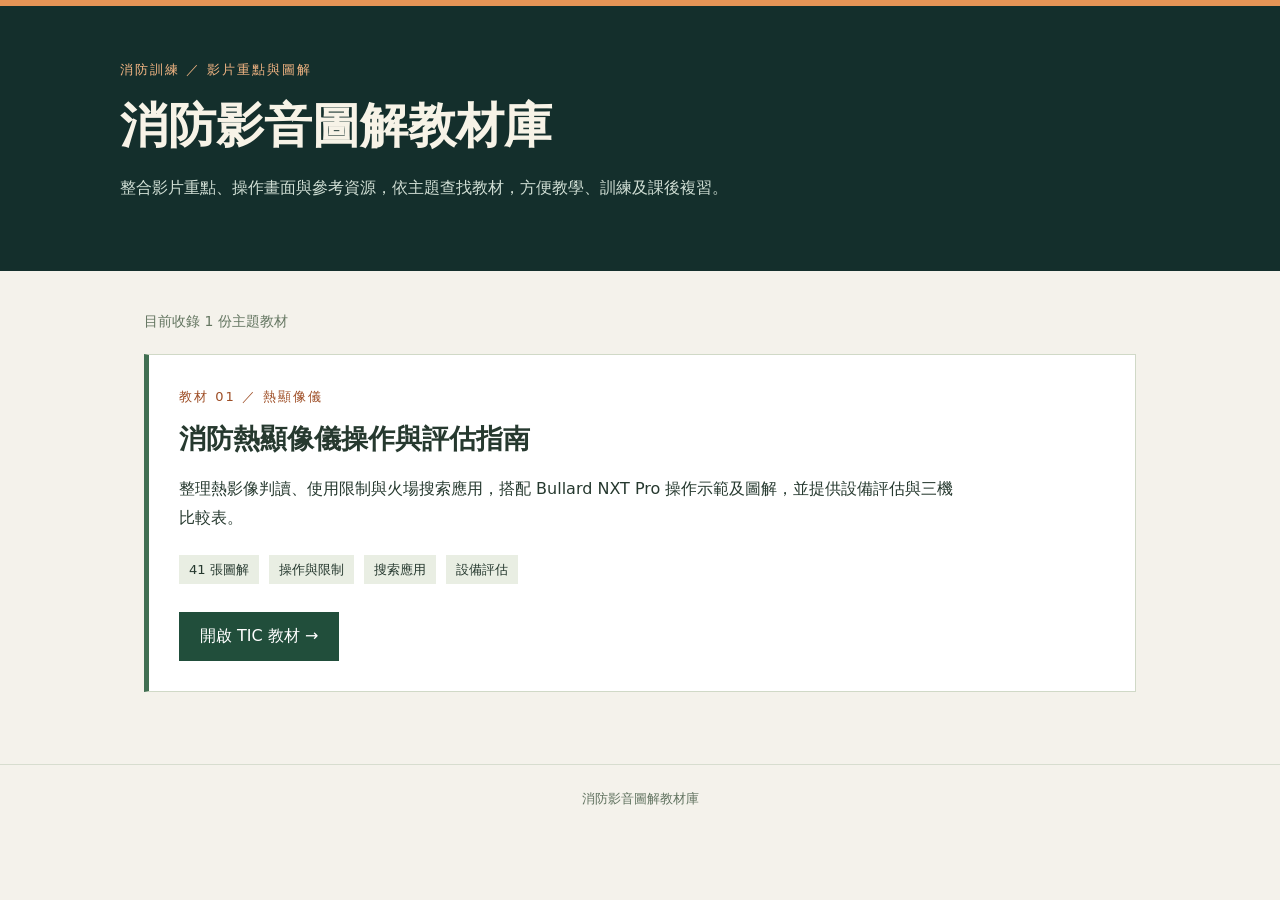
==== index.html @ 1f4d552c "Add files via upload" ====
<!doctype html><html lang="zh-Hant"><head><meta charset="utf-8"><meta name="viewport" content="width=device-width,initial-scale=1"><meta name="description" content="消防影音圖解教材庫：消防熱顯像儀操作、使用限制、搜索應用與設備評估。"><title>消防影音圖解教材庫</title><style>*{box-sizing:border-box}body{margin:0;background:#f4f2eb;color:#26392f;font-family:system-ui,"Microsoft JhengHei",sans-serif;line-height:1.8}header{padding:52px 24px;background:#142f2c;color:#f7f3e7;border-top:6px solid #e59456}header>div,main{max-width:1040px;margin:auto}.kicker{font-size:13px;letter-spacing:2px;color:#f4b684}h1{font-size:clamp(30px,5vw,48px);line-height:1.35;margin:12px 0}header p{color:#d1dfd5;max-width:700px}main{padding:38px 24px 72px}.count{font-size:14px;color:#647661}article{background:white;border:1px solid #d0d9c7;border-left:5px solid #416f52;padding:30px;margin-top:20px}.number{font-size:13px;letter-spacing:2px;color:#9e4e26}h2{font-size:27px;line-height:1.5;margin:10px 0 14px}article p{max-width:780px}.tags{display:flex;gap:10px;flex-wrap:wrap;margin:22px 0}.tags span{background:#e9eee3;padding:3px 10px;font-size:13px}.button{display:inline-block;background:#214e3b;color:#fff;padding:10px 21px;text-decoration:none;margin-top:6px}.button:hover{background:#356f52}a:focus-visible{outline:3px solid #b95723;outline-offset:4px}footer{padding:22px;text-align:center;color:#617360;font-size:13px;border-top:1px solid #d7ddcf}@media(max-width:600px){header{padding:32px 20px}main{padding:25px 18px 45px}article{padding:22px}h2{font-size:23px}}</style></head><body><header><div><div class="kicker">消防訓練 ／ 影片重點與圖解</div><h1>消防影音圖解教材庫</h1><p>整合影片重點、操作畫面與參考資源，依主題查找教材，方便教學、訓練及課後複習。</p></div></header><main><div class="count">目前收錄 1 份主題教材</div><article><div class="number">教材 01 ／ 熱顯像儀</div><h2>消防熱顯像儀操作與評估指南</h2><p>整理熱影像判讀、使用限制與火場搜索應用，搭配 Bullard NXT Pro 操作示範及圖解，並提供設備評估與三機比較表。</p><div class="tags"><span>41 張圖解</span><span>操作與限制</span><span>搜索應用</span><span>設備評估</span></div><a class="button" href="./tic-guide/">開啟 TIC 教材 →</a></article></main><footer>消防影音圖解教材庫</footer></body></html>
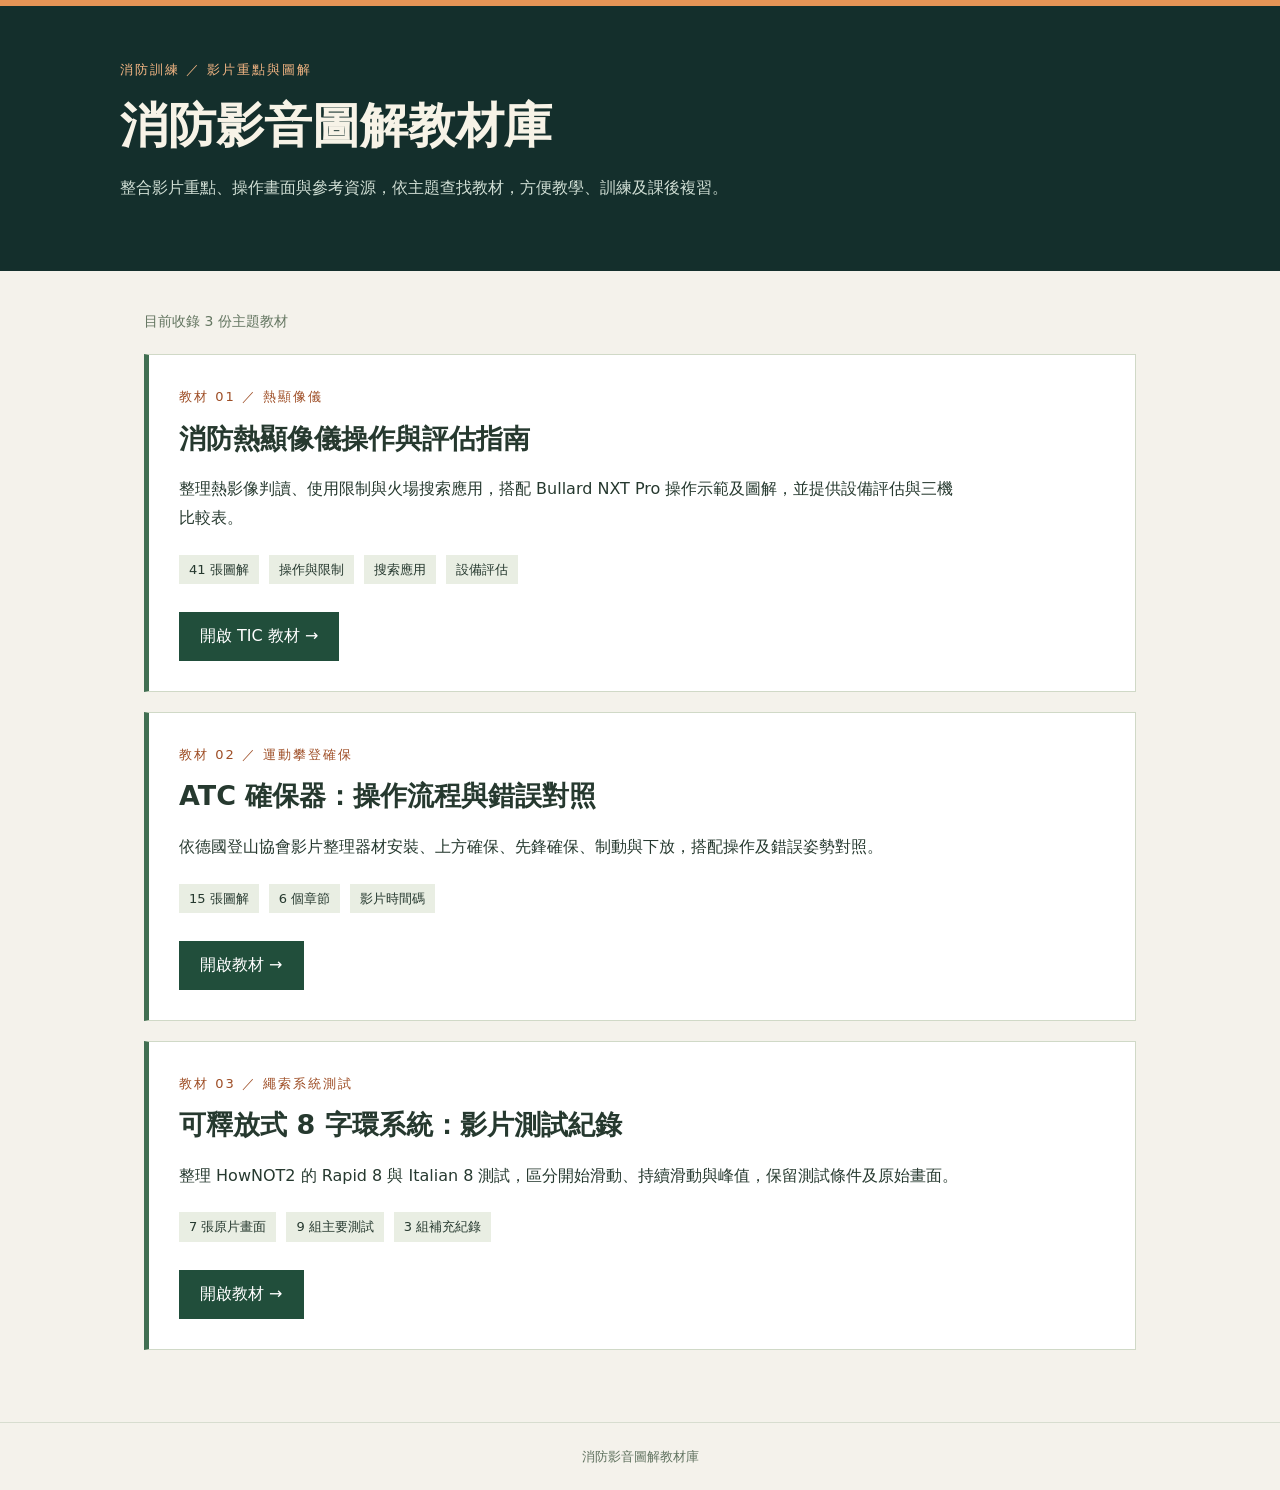
==== commit 3604a56a: "Add ATC belay and releasable figure-eight training pages" ====
--- a/index.html
+++ b/index.html
@@ -1 +1,3 @@
-<!doctype html><html lang="zh-Hant"><head><meta charset="utf-8"><meta name="viewport" content="width=device-width,initial-scale=1"><meta name="description" content="消防影音圖解教材庫：消防熱顯像儀操作、使用限制、搜索應用與設備評估。"><title>消防影音圖解教材庫</title><style>*{box-sizing:border-box}body{margin:0;background:#f4f2eb;color:#26392f;font-family:system-ui,"Microsoft JhengHei",sans-serif;line-height:1.8}header{padding:52px 24px;background:#142f2c;color:#f7f3e7;border-top:6px solid #e59456}header>div,main{max-width:1040px;margin:auto}.kicker{font-size:13px;letter-spacing:2px;color:#f4b684}h1{font-size:clamp(30px,5vw,48px);line-height:1.35;margin:12px 0}header p{color:#d1dfd5;max-width:700px}main{padding:38px 24px 72px}.count{font-size:14px;color:#647661}article{background:white;border:1px solid #d0d9c7;border-left:5px solid #416f52;padding:30px;margin-top:20px}.number{font-size:13px;letter-spacing:2px;color:#9e4e26}h2{font-size:27px;line-height:1.5;margin:10px 0 14px}article p{max-width:780px}.tags{display:flex;gap:10px;flex-wrap:wrap;margin:22px 0}.tags span{background:#e9eee3;padding:3px 10px;font-size:13px}.button{display:inline-block;background:#214e3b;color:#fff;padding:10px 21px;text-decoration:none;margin-top:6px}.button:hover{background:#356f52}a:focus-visible{outline:3px solid #b95723;outline-offset:4px}footer{padding:22px;text-align:center;color:#617360;font-size:13px;border-top:1px solid #d7ddcf}@media(max-width:600px){header{padding:32px 20px}main{padding:25px 18px 45px}article{padding:22px}h2{font-size:23px}}</style></head><body><header><div><div class="kicker">消防訓練 ／ 影片重點與圖解</div><h1>消防影音圖解教材庫</h1><p>整合影片重點、操作畫面與參考資源，依主題查找教材，方便教學、訓練及課後複習。</p></div></header><main><div class="count">目前收錄 1 份主題教材</div><article><div class="number">教材 01 ／ 熱顯像儀</div><h2>消防熱顯像儀操作與評估指南</h2><p>整理熱影像判讀、使用限制與火場搜索應用，搭配 Bullard NXT Pro 操作示範及圖解，並提供設備評估與三機比較表。</p><div class="tags"><span>41 張圖解</span><span>操作與限制</span><span>搜索應用</span><span>設備評估</span></div><a class="button" href="./tic-guide/">開啟 TIC 教材 →</a></article></main><footer>消防影音圖解教材庫</footer></body></html>+<!DOCTYPE html>
+
+<html lang="zh-Hant"><head><meta charset="utf-8"/><meta content="width=device-width,initial-scale=1" name="viewport"/><meta content="消防影音圖解教材庫：消防熱顯像儀操作、使用限制、搜索應用與設備評估。" name="description"/><title>消防影音圖解教材庫</title><style>*{box-sizing:border-box}body{margin:0;background:#f4f2eb;color:#26392f;font-family:system-ui,"Microsoft JhengHei",sans-serif;line-height:1.8}header{padding:52px 24px;background:#142f2c;color:#f7f3e7;border-top:6px solid #e59456}header>div,main{max-width:1040px;margin:auto}.kicker{font-size:13px;letter-spacing:2px;color:#f4b684}h1{font-size:clamp(30px,5vw,48px);line-height:1.35;margin:12px 0}header p{color:#d1dfd5;max-width:700px}main{padding:38px 24px 72px}.count{font-size:14px;color:#647661}article{background:white;border:1px solid #d0d9c7;border-left:5px solid #416f52;padding:30px;margin-top:20px}.number{font-size:13px;letter-spacing:2px;color:#9e4e26}h2{font-size:27px;line-height:1.5;margin:10px 0 14px}article p{max-width:780px}.tags{display:flex;gap:10px;flex-wrap:wrap;margin:22px 0}.tags span{background:#e9eee3;padding:3px 10px;font-size:13px}.button{display:inline-block;background:#214e3b;color:#fff;padding:10px 21px;text-decoration:none;margin-top:6px}.button:hover{background:#356f52}a:focus-visible{outline:3px solid #b95723;outline-offset:4px}footer{padding:22px;text-align:center;color:#617360;font-size:13px;border-top:1px solid #d7ddcf}@media(max-width:600px){header{padding:32px 20px}main{padding:25px 18px 45px}article{padding:22px}h2{font-size:23px}}</style></head><body><header><div><div class="kicker">消防訓練 ／ 影片重點與圖解</div><h1>消防影音圖解教材庫</h1><p>整合影片重點、操作畫面與參考資源，依主題查找教材，方便教學、訓練及課後複習。</p></div></header><main><div class="count">目前收錄 3 份主題教材</div><article><div class="number">教材 01 ／ 熱顯像儀</div><h2>消防熱顯像儀操作與評估指南</h2><p>整理熱影像判讀、使用限制與火場搜索應用，搭配 Bullard NXT Pro 操作示範及圖解，並提供設備評估與三機比較表。</p><div class="tags"><span>41 張圖解</span><span>操作與限制</span><span>搜索應用</span><span>設備評估</span></div><a class="button" href="./tic-guide/">開啟 TIC 教材 →</a></article><article><div class="number">教材 02 ／ 運動攀登確保</div><h2>ATC 確保器：操作流程與錯誤對照</h2><p>依德國登山協會影片整理器材安裝、上方確保、先鋒確保、制動與下放，搭配操作及錯誤姿勢對照。</p><div class="tags"><span>15 張圖解</span><span>6 個章節</span><span>影片時間碼</span></div><a class="button" href="./atc-belay/">開啟教材 →</a></article><article><div class="number">教材 03 ／ 繩索系統測試</div><h2>可釋放式 8 字環系統：影片測試紀錄</h2><p>整理 HowNOT2 的 Rapid 8 與 Italian 8 測試，區分開始滑動、持續滑動與峰值，保留測試條件及原始畫面。</p><div class="tags"><span>7 張原片畫面</span><span>9 組主要測試</span><span>3 組補充紀錄</span></div><a class="button" href="./releasable-figure8/">開啟教材 →</a></article></main><footer>消防影音圖解教材庫</footer></body></html>
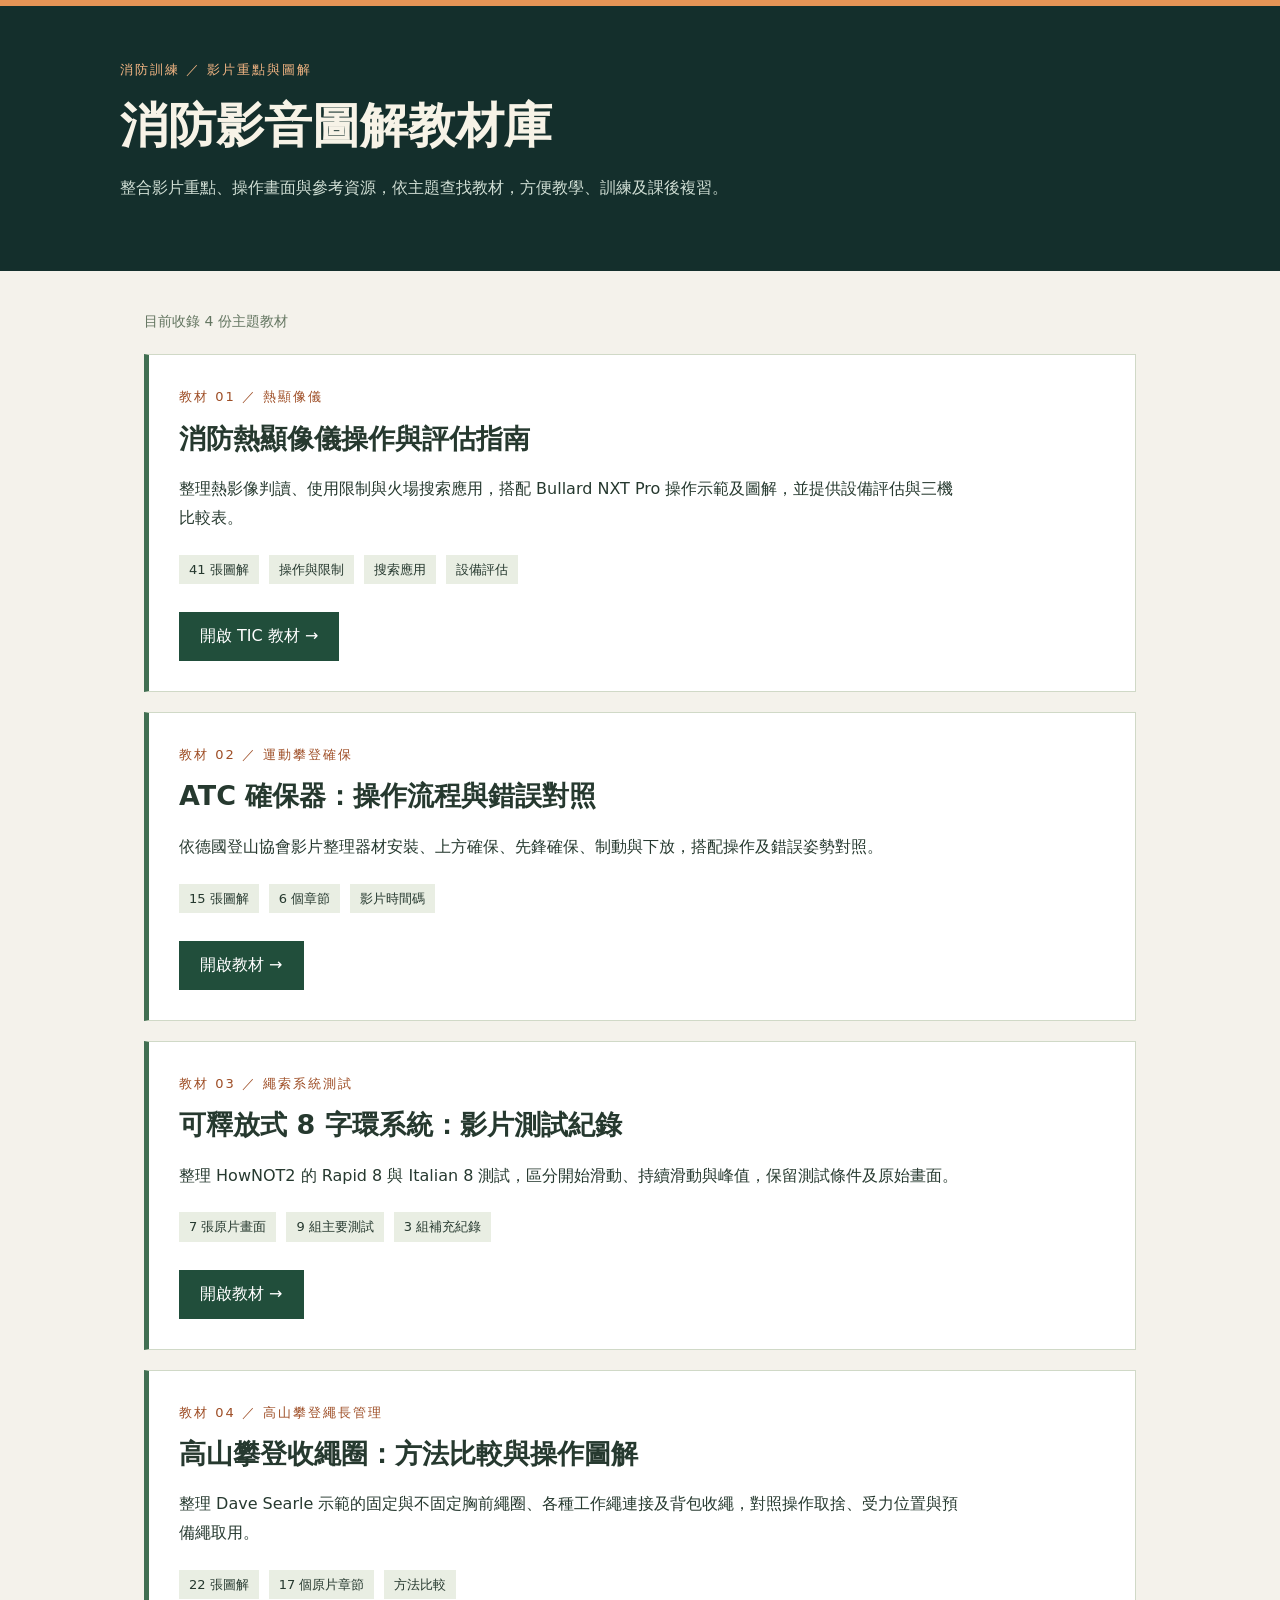
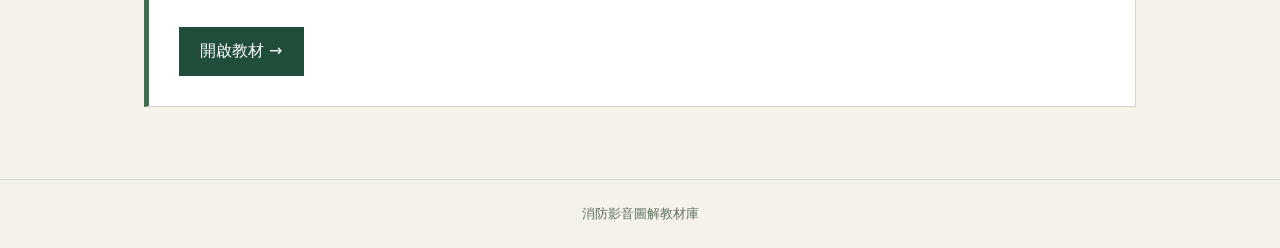
==== commit ff83a557: "Add illustrated alpine rope coils training guide" ====
--- a/index.html
+++ b/index.html
@@ -1,3 +1,3 @@
 <!DOCTYPE html>
 
-<html lang="zh-Hant"><head><meta charset="utf-8"/><meta content="width=device-width,initial-scale=1" name="viewport"/><meta content="消防影音圖解教材庫：消防熱顯像儀操作、使用限制、搜索應用與設備評估。" name="description"/><title>消防影音圖解教材庫</title><style>*{box-sizing:border-box}body{margin:0;background:#f4f2eb;color:#26392f;font-family:system-ui,"Microsoft JhengHei",sans-serif;line-height:1.8}header{padding:52px 24px;background:#142f2c;color:#f7f3e7;border-top:6px solid #e59456}header>div,main{max-width:1040px;margin:auto}.kicker{font-size:13px;letter-spacing:2px;color:#f4b684}h1{font-size:clamp(30px,5vw,48px);line-height:1.35;margin:12px 0}header p{color:#d1dfd5;max-width:700px}main{padding:38px 24px 72px}.count{font-size:14px;color:#647661}article{background:white;border:1px solid #d0d9c7;border-left:5px solid #416f52;padding:30px;margin-top:20px}.number{font-size:13px;letter-spacing:2px;color:#9e4e26}h2{font-size:27px;line-height:1.5;margin:10px 0 14px}article p{max-width:780px}.tags{display:flex;gap:10px;flex-wrap:wrap;margin:22px 0}.tags span{background:#e9eee3;padding:3px 10px;font-size:13px}.button{display:inline-block;background:#214e3b;color:#fff;padding:10px 21px;text-decoration:none;margin-top:6px}.button:hover{background:#356f52}a:focus-visible{outline:3px solid #b95723;outline-offset:4px}footer{padding:22px;text-align:center;color:#617360;font-size:13px;border-top:1px solid #d7ddcf}@media(max-width:600px){header{padding:32px 20px}main{padding:25px 18px 45px}article{padding:22px}h2{font-size:23px}}</style></head><body><header><div><div class="kicker">消防訓練 ／ 影片重點與圖解</div><h1>消防影音圖解教材庫</h1><p>整合影片重點、操作畫面與參考資源，依主題查找教材，方便教學、訓練及課後複習。</p></div></header><main><div class="count">目前收錄 3 份主題教材</div><article><div class="number">教材 01 ／ 熱顯像儀</div><h2>消防熱顯像儀操作與評估指南</h2><p>整理熱影像判讀、使用限制與火場搜索應用，搭配 Bullard NXT Pro 操作示範及圖解，並提供設備評估與三機比較表。</p><div class="tags"><span>41 張圖解</span><span>操作與限制</span><span>搜索應用</span><span>設備評估</span></div><a class="button" href="./tic-guide/">開啟 TIC 教材 →</a></article><article><div class="number">教材 02 ／ 運動攀登確保</div><h2>ATC 確保器：操作流程與錯誤對照</h2><p>依德國登山協會影片整理器材安裝、上方確保、先鋒確保、制動與下放，搭配操作及錯誤姿勢對照。</p><div class="tags"><span>15 張圖解</span><span>6 個章節</span><span>影片時間碼</span></div><a class="button" href="./atc-belay/">開啟教材 →</a></article><article><div class="number">教材 03 ／ 繩索系統測試</div><h2>可釋放式 8 字環系統：影片測試紀錄</h2><p>整理 HowNOT2 的 Rapid 8 與 Italian 8 測試，區分開始滑動、持續滑動與峰值，保留測試條件及原始畫面。</p><div class="tags"><span>7 張原片畫面</span><span>9 組主要測試</span><span>3 組補充紀錄</span></div><a class="button" href="./releasable-figure8/">開啟教材 →</a></article></main><footer>消防影音圖解教材庫</footer></body></html>+<html lang="zh-Hant"><head><meta charset="utf-8"/><meta content="width=device-width,initial-scale=1" name="viewport"/><meta content="消防影音圖解教材庫：消防熱顯像儀操作、使用限制、搜索應用與設備評估。" name="description"/><title>消防影音圖解教材庫</title><style>*{box-sizing:border-box}body{margin:0;background:#f4f2eb;color:#26392f;font-family:system-ui,"Microsoft JhengHei",sans-serif;line-height:1.8}header{padding:52px 24px;background:#142f2c;color:#f7f3e7;border-top:6px solid #e59456}header>div,main{max-width:1040px;margin:auto}.kicker{font-size:13px;letter-spacing:2px;color:#f4b684}h1{font-size:clamp(30px,5vw,48px);line-height:1.35;margin:12px 0}header p{color:#d1dfd5;max-width:700px}main{padding:38px 24px 72px}.count{font-size:14px;color:#647661}article{background:white;border:1px solid #d0d9c7;border-left:5px solid #416f52;padding:30px;margin-top:20px}.number{font-size:13px;letter-spacing:2px;color:#9e4e26}h2{font-size:27px;line-height:1.5;margin:10px 0 14px}article p{max-width:780px}.tags{display:flex;gap:10px;flex-wrap:wrap;margin:22px 0}.tags span{background:#e9eee3;padding:3px 10px;font-size:13px}.button{display:inline-block;background:#214e3b;color:#fff;padding:10px 21px;text-decoration:none;margin-top:6px}.button:hover{background:#356f52}a:focus-visible{outline:3px solid #b95723;outline-offset:4px}footer{padding:22px;text-align:center;color:#617360;font-size:13px;border-top:1px solid #d7ddcf}@media(max-width:600px){header{padding:32px 20px}main{padding:25px 18px 45px}article{padding:22px}h2{font-size:23px}}</style></head><body><header><div><div class="kicker">消防訓練 ／ 影片重點與圖解</div><h1>消防影音圖解教材庫</h1><p>整合影片重點、操作畫面與參考資源，依主題查找教材，方便教學、訓練及課後複習。</p></div></header><main><div class="count">目前收錄 4 份主題教材</div><article><div class="number">教材 01 ／ 熱顯像儀</div><h2>消防熱顯像儀操作與評估指南</h2><p>整理熱影像判讀、使用限制與火場搜索應用，搭配 Bullard NXT Pro 操作示範及圖解，並提供設備評估與三機比較表。</p><div class="tags"><span>41 張圖解</span><span>操作與限制</span><span>搜索應用</span><span>設備評估</span></div><a class="button" href="./tic-guide/">開啟 TIC 教材 →</a></article><article><div class="number">教材 02 ／ 運動攀登確保</div><h2>ATC 確保器：操作流程與錯誤對照</h2><p>依德國登山協會影片整理器材安裝、上方確保、先鋒確保、制動與下放，搭配操作及錯誤姿勢對照。</p><div class="tags"><span>15 張圖解</span><span>6 個章節</span><span>影片時間碼</span></div><a class="button" href="./atc-belay/">開啟教材 →</a></article><article><div class="number">教材 03 ／ 繩索系統測試</div><h2>可釋放式 8 字環系統：影片測試紀錄</h2><p>整理 HowNOT2 的 Rapid 8 與 Italian 8 測試，區分開始滑動、持續滑動與峰值，保留測試條件及原始畫面。</p><div class="tags"><span>7 張原片畫面</span><span>9 組主要測試</span><span>3 組補充紀錄</span></div><a class="button" href="./releasable-figure8/">開啟教材 →</a></article><article><div class="number">教材 04 ／ 高山攀登繩長管理</div><h2>高山攀登收繩圈：方法比較與操作圖解</h2><p>整理 Dave Searle 示範的固定與不固定胸前繩圈、各種工作繩連接及背包收繩，對照操作取捨、受力位置與預備繩取用。</p><div class="tags"><span>22 張圖解</span><span>17 個原片章節</span><span>方法比較</span></div><a class="button" href="./alpine-rope-coils/">開啟教材 →</a></article></main><footer>消防影音圖解教材庫</footer></body></html>
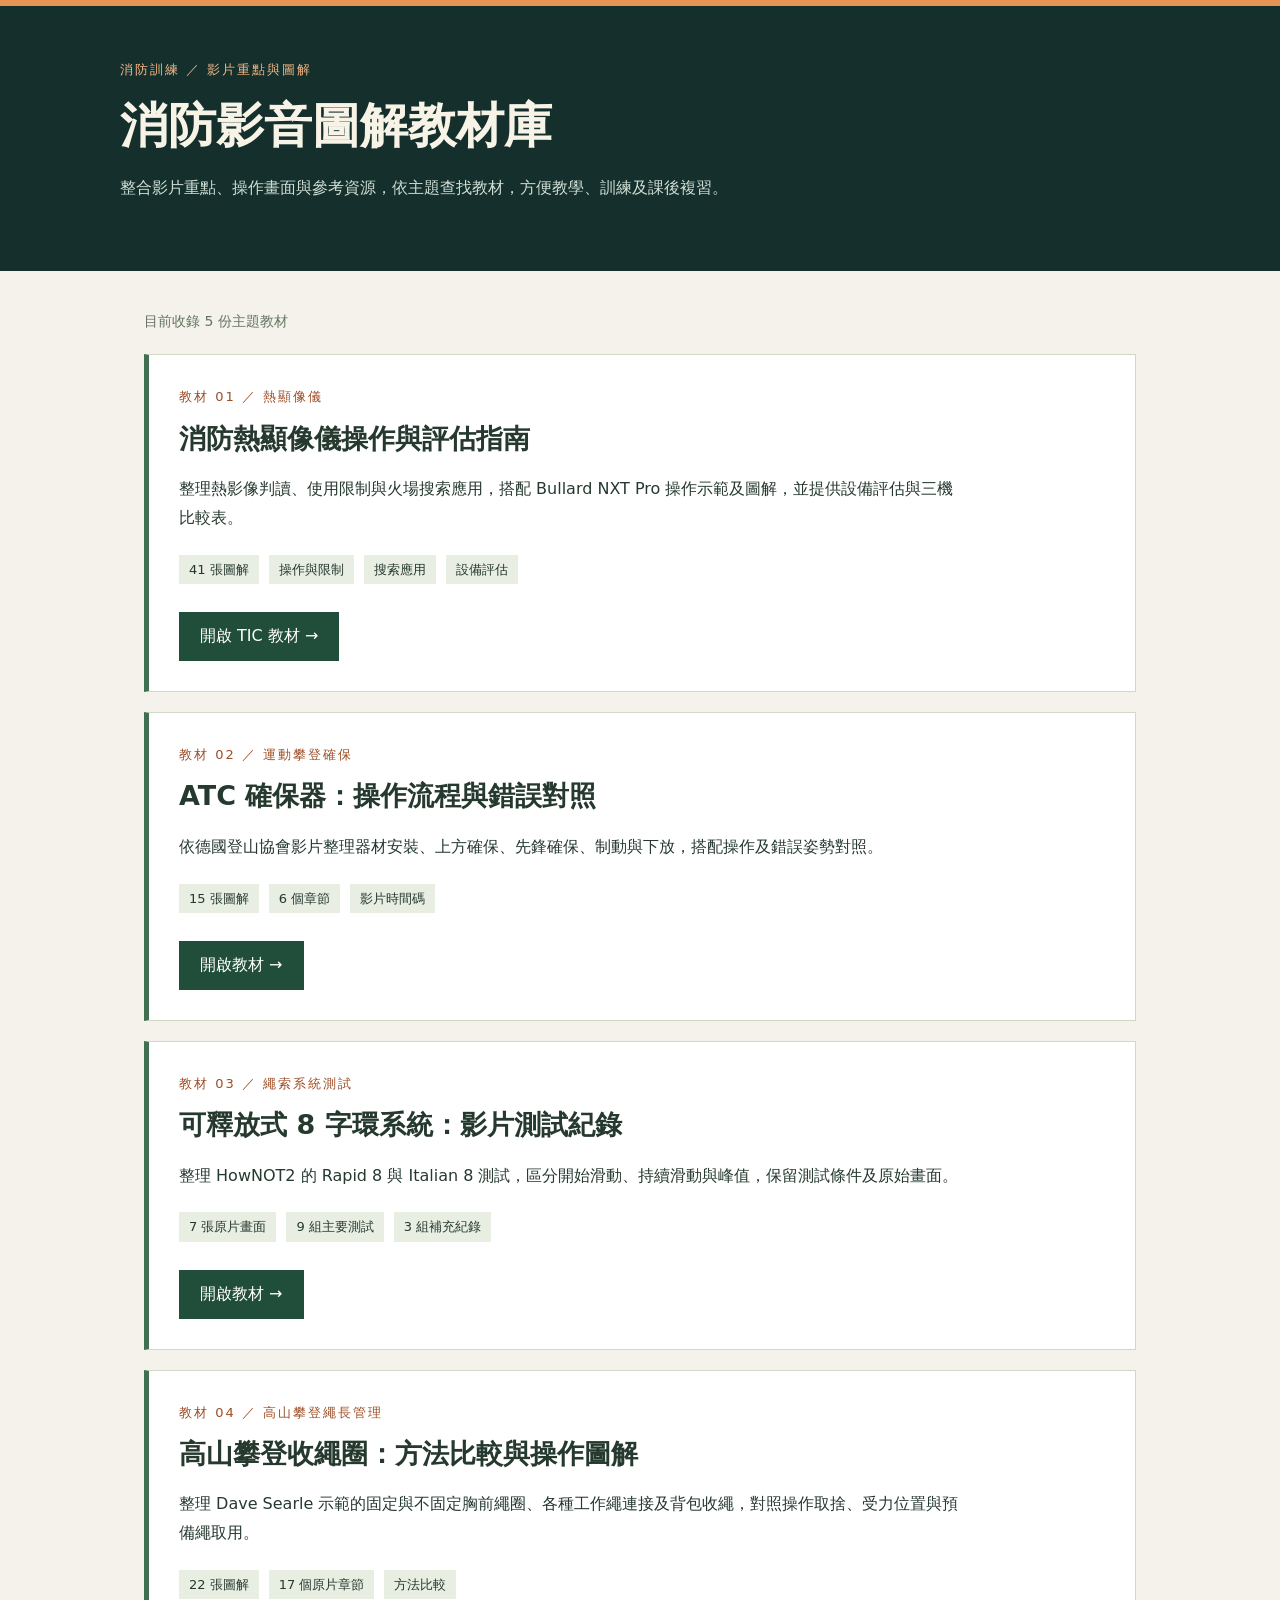
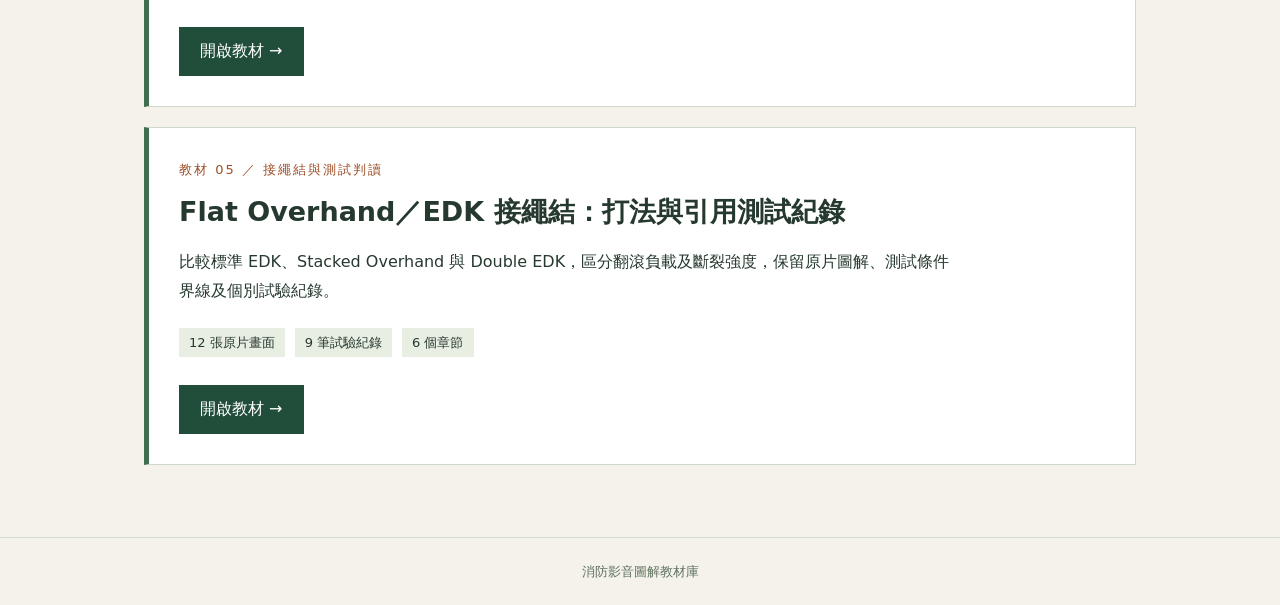
==== commit 3d982865: "Add illustrated Flat Overhand EDK training material" ====
--- a/index.html
+++ b/index.html
@@ -1,3 +1,3 @@
 <!DOCTYPE html>
 
-<html lang="zh-Hant"><head><meta charset="utf-8"/><meta content="width=device-width,initial-scale=1" name="viewport"/><meta content="消防影音圖解教材庫：消防熱顯像儀操作、使用限制、搜索應用與設備評估。" name="description"/><title>消防影音圖解教材庫</title><style>*{box-sizing:border-box}body{margin:0;background:#f4f2eb;color:#26392f;font-family:system-ui,"Microsoft JhengHei",sans-serif;line-height:1.8}header{padding:52px 24px;background:#142f2c;color:#f7f3e7;border-top:6px solid #e59456}header>div,main{max-width:1040px;margin:auto}.kicker{font-size:13px;letter-spacing:2px;color:#f4b684}h1{font-size:clamp(30px,5vw,48px);line-height:1.35;margin:12px 0}header p{color:#d1dfd5;max-width:700px}main{padding:38px 24px 72px}.count{font-size:14px;color:#647661}article{background:white;border:1px solid #d0d9c7;border-left:5px solid #416f52;padding:30px;margin-top:20px}.number{font-size:13px;letter-spacing:2px;color:#9e4e26}h2{font-size:27px;line-height:1.5;margin:10px 0 14px}article p{max-width:780px}.tags{display:flex;gap:10px;flex-wrap:wrap;margin:22px 0}.tags span{background:#e9eee3;padding:3px 10px;font-size:13px}.button{display:inline-block;background:#214e3b;color:#fff;padding:10px 21px;text-decoration:none;margin-top:6px}.button:hover{background:#356f52}a:focus-visible{outline:3px solid #b95723;outline-offset:4px}footer{padding:22px;text-align:center;color:#617360;font-size:13px;border-top:1px solid #d7ddcf}@media(max-width:600px){header{padding:32px 20px}main{padding:25px 18px 45px}article{padding:22px}h2{font-size:23px}}</style></head><body><header><div><div class="kicker">消防訓練 ／ 影片重點與圖解</div><h1>消防影音圖解教材庫</h1><p>整合影片重點、操作畫面與參考資源，依主題查找教材，方便教學、訓練及課後複習。</p></div></header><main><div class="count">目前收錄 4 份主題教材</div><article><div class="number">教材 01 ／ 熱顯像儀</div><h2>消防熱顯像儀操作與評估指南</h2><p>整理熱影像判讀、使用限制與火場搜索應用，搭配 Bullard NXT Pro 操作示範及圖解，並提供設備評估與三機比較表。</p><div class="tags"><span>41 張圖解</span><span>操作與限制</span><span>搜索應用</span><span>設備評估</span></div><a class="button" href="./tic-guide/">開啟 TIC 教材 →</a></article><article><div class="number">教材 02 ／ 運動攀登確保</div><h2>ATC 確保器：操作流程與錯誤對照</h2><p>依德國登山協會影片整理器材安裝、上方確保、先鋒確保、制動與下放，搭配操作及錯誤姿勢對照。</p><div class="tags"><span>15 張圖解</span><span>6 個章節</span><span>影片時間碼</span></div><a class="button" href="./atc-belay/">開啟教材 →</a></article><article><div class="number">教材 03 ／ 繩索系統測試</div><h2>可釋放式 8 字環系統：影片測試紀錄</h2><p>整理 HowNOT2 的 Rapid 8 與 Italian 8 測試，區分開始滑動、持續滑動與峰值，保留測試條件及原始畫面。</p><div class="tags"><span>7 張原片畫面</span><span>9 組主要測試</span><span>3 組補充紀錄</span></div><a class="button" href="./releasable-figure8/">開啟教材 →</a></article><article><div class="number">教材 04 ／ 高山攀登繩長管理</div><h2>高山攀登收繩圈：方法比較與操作圖解</h2><p>整理 Dave Searle 示範的固定與不固定胸前繩圈、各種工作繩連接及背包收繩，對照操作取捨、受力位置與預備繩取用。</p><div class="tags"><span>22 張圖解</span><span>17 個原片章節</span><span>方法比較</span></div><a class="button" href="./alpine-rope-coils/">開啟教材 →</a></article></main><footer>消防影音圖解教材庫</footer></body></html>+<html lang="zh-Hant"><head><meta charset="utf-8"/><meta content="width=device-width,initial-scale=1" name="viewport"/><meta content="消防影音圖解教材庫：消防熱顯像儀操作、使用限制、搜索應用與設備評估。" name="description"/><title>消防影音圖解教材庫</title><style>*{box-sizing:border-box}body{margin:0;background:#f4f2eb;color:#26392f;font-family:system-ui,"Microsoft JhengHei",sans-serif;line-height:1.8}header{padding:52px 24px;background:#142f2c;color:#f7f3e7;border-top:6px solid #e59456}header>div,main{max-width:1040px;margin:auto}.kicker{font-size:13px;letter-spacing:2px;color:#f4b684}h1{font-size:clamp(30px,5vw,48px);line-height:1.35;margin:12px 0}header p{color:#d1dfd5;max-width:700px}main{padding:38px 24px 72px}.count{font-size:14px;color:#647661}article{background:white;border:1px solid #d0d9c7;border-left:5px solid #416f52;padding:30px;margin-top:20px}.number{font-size:13px;letter-spacing:2px;color:#9e4e26}h2{font-size:27px;line-height:1.5;margin:10px 0 14px}article p{max-width:780px}.tags{display:flex;gap:10px;flex-wrap:wrap;margin:22px 0}.tags span{background:#e9eee3;padding:3px 10px;font-size:13px}.button{display:inline-block;background:#214e3b;color:#fff;padding:10px 21px;text-decoration:none;margin-top:6px}.button:hover{background:#356f52}a:focus-visible{outline:3px solid #b95723;outline-offset:4px}footer{padding:22px;text-align:center;color:#617360;font-size:13px;border-top:1px solid #d7ddcf}@media(max-width:600px){header{padding:32px 20px}main{padding:25px 18px 45px}article{padding:22px}h2{font-size:23px}}</style></head><body><header><div><div class="kicker">消防訓練 ／ 影片重點與圖解</div><h1>消防影音圖解教材庫</h1><p>整合影片重點、操作畫面與參考資源，依主題查找教材，方便教學、訓練及課後複習。</p></div></header><main><div class="count">目前收錄 5 份主題教材</div><article><div class="number">教材 01 ／ 熱顯像儀</div><h2>消防熱顯像儀操作與評估指南</h2><p>整理熱影像判讀、使用限制與火場搜索應用，搭配 Bullard NXT Pro 操作示範及圖解，並提供設備評估與三機比較表。</p><div class="tags"><span>41 張圖解</span><span>操作與限制</span><span>搜索應用</span><span>設備評估</span></div><a class="button" href="./tic-guide/">開啟 TIC 教材 →</a></article><article><div class="number">教材 02 ／ 運動攀登確保</div><h2>ATC 確保器：操作流程與錯誤對照</h2><p>依德國登山協會影片整理器材安裝、上方確保、先鋒確保、制動與下放，搭配操作及錯誤姿勢對照。</p><div class="tags"><span>15 張圖解</span><span>6 個章節</span><span>影片時間碼</span></div><a class="button" href="./atc-belay/">開啟教材 →</a></article><article><div class="number">教材 03 ／ 繩索系統測試</div><h2>可釋放式 8 字環系統：影片測試紀錄</h2><p>整理 HowNOT2 的 Rapid 8 與 Italian 8 測試，區分開始滑動、持續滑動與峰值，保留測試條件及原始畫面。</p><div class="tags"><span>7 張原片畫面</span><span>9 組主要測試</span><span>3 組補充紀錄</span></div><a class="button" href="./releasable-figure8/">開啟教材 →</a></article><article><div class="number">教材 04 ／ 高山攀登繩長管理</div><h2>高山攀登收繩圈：方法比較與操作圖解</h2><p>整理 Dave Searle 示範的固定與不固定胸前繩圈、各種工作繩連接及背包收繩，對照操作取捨、受力位置與預備繩取用。</p><div class="tags"><span>22 張圖解</span><span>17 個原片章節</span><span>方法比較</span></div><a class="button" href="./alpine-rope-coils/">開啟教材 →</a></article><article><div class="number">教材 05 ／ 接繩結與測試判讀</div><h2>Flat Overhand／EDK 接繩結：打法與引用測試紀錄</h2><p>比較標準 EDK、Stacked Overhand 與 Double EDK，區分翻滾負載及斷裂強度，保留原片圖解、測試條件界線及個別試驗紀錄。</p><div class="tags"><span>12 張原片畫面</span><span>9 筆試驗紀錄</span><span>6 個章節</span></div><a class="button" href="./flat-overhand-edk/">開啟教材 →</a></article></main><footer>消防影音圖解教材庫</footer></body></html>
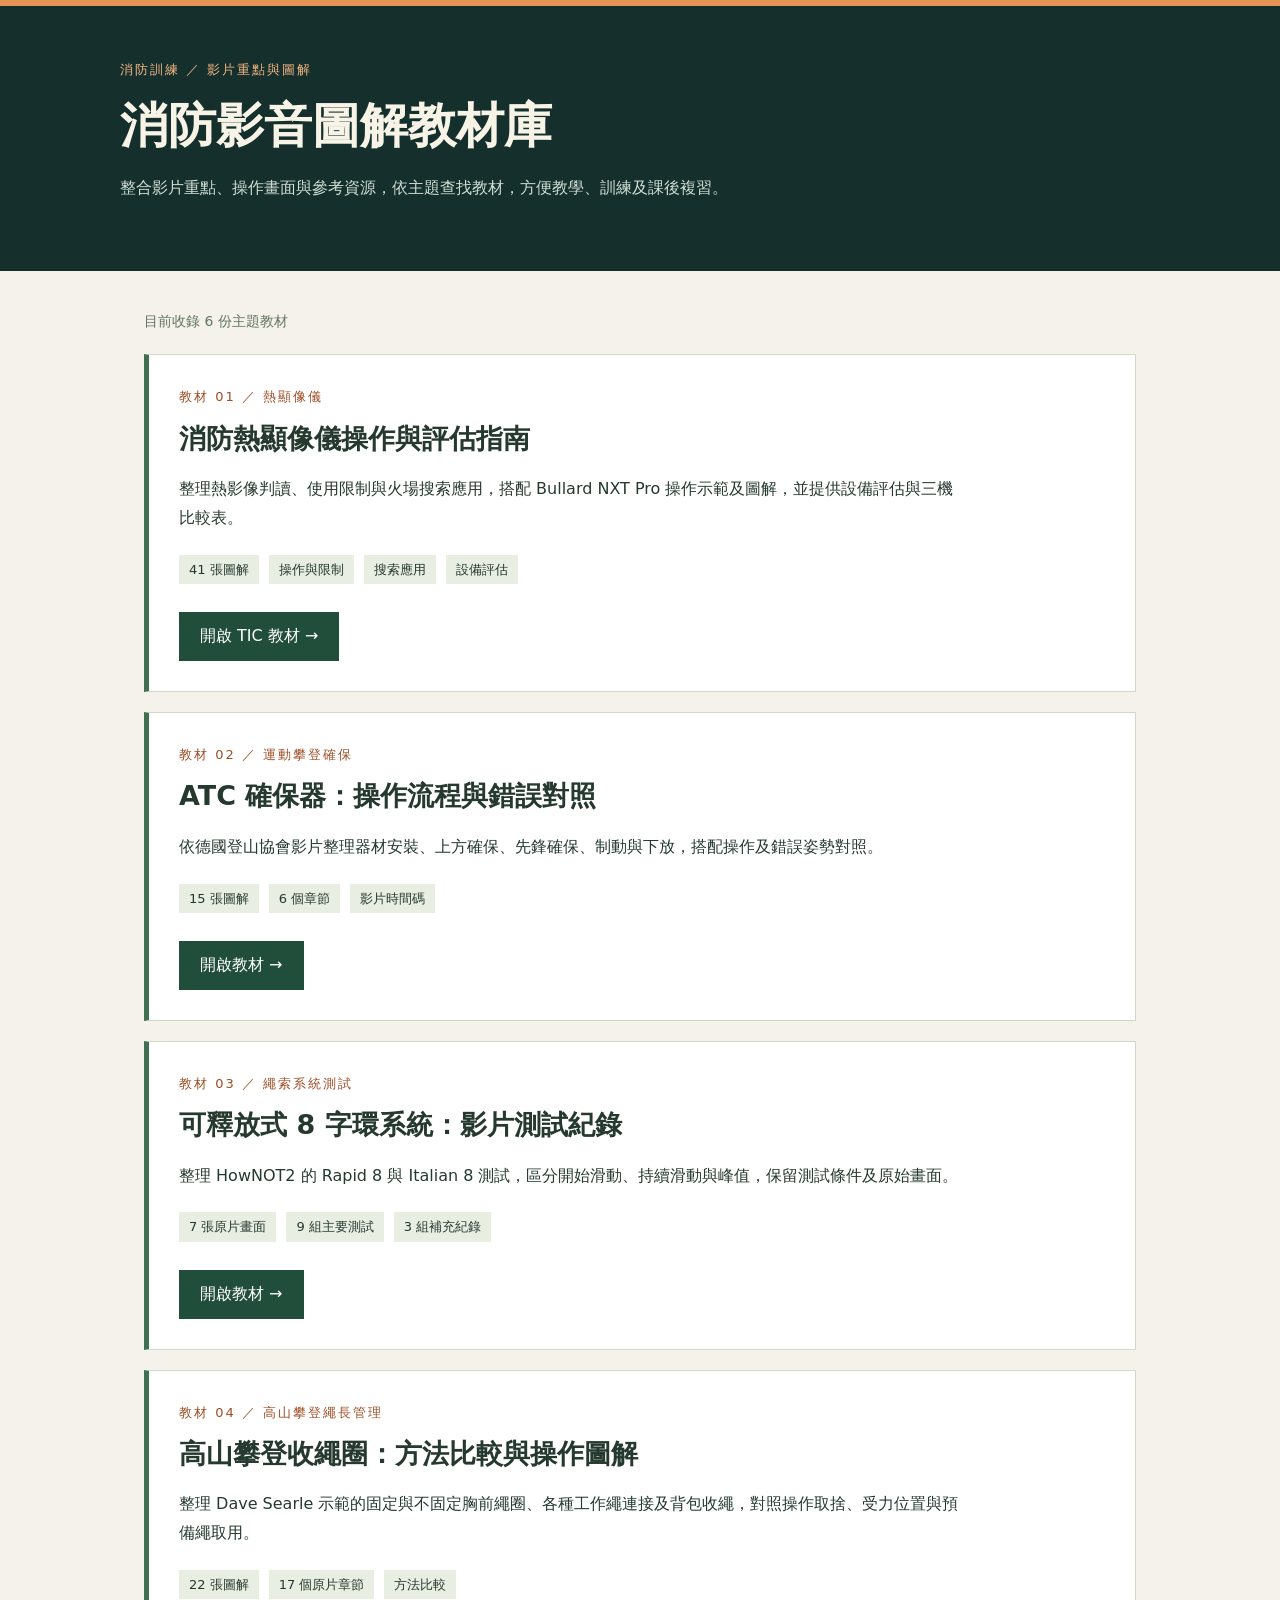
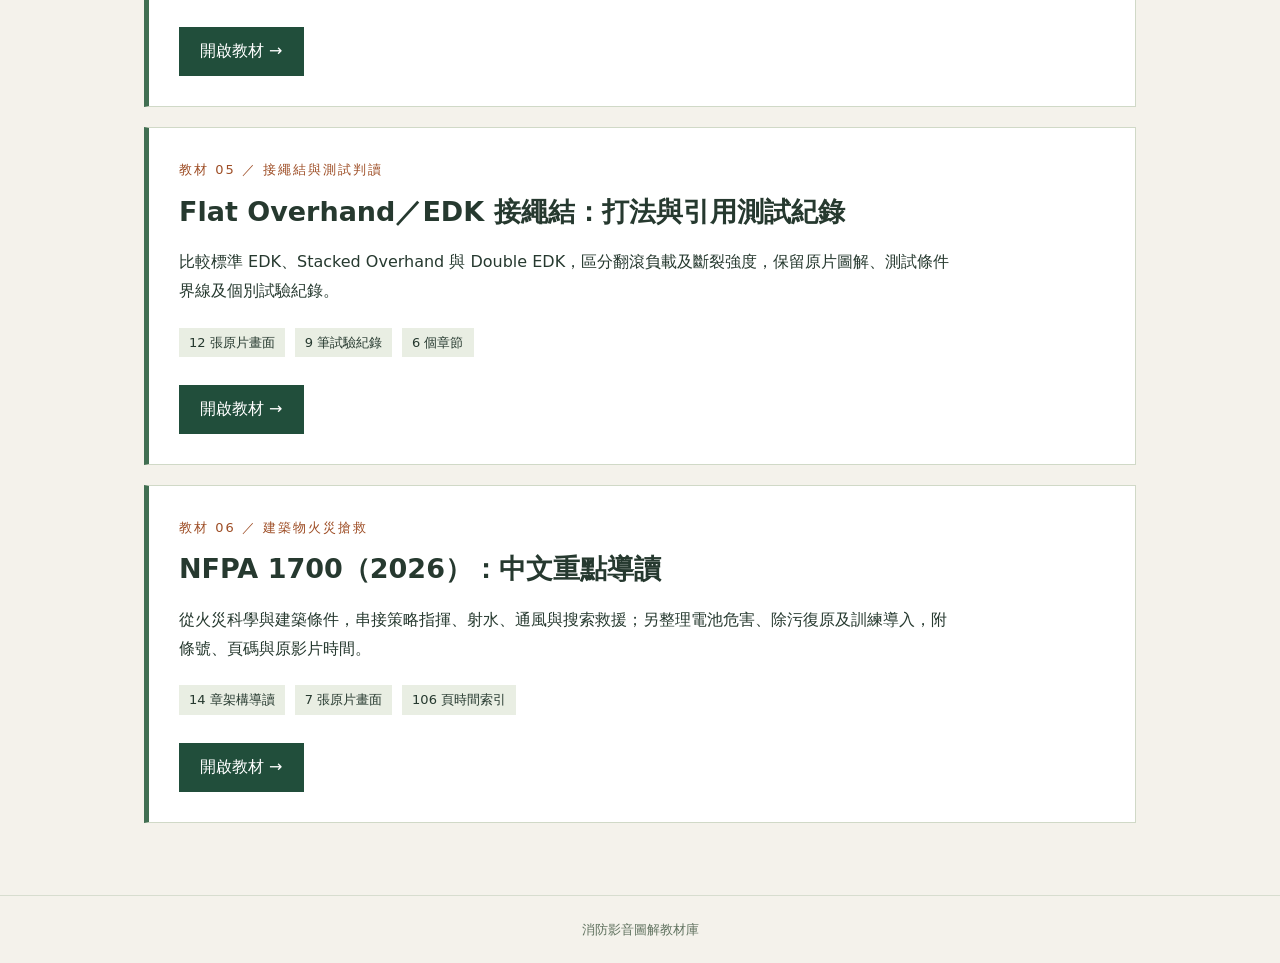
==== commit a2a36997: "Publish NFPA 1700 2026 Chinese study guide" ====
--- a/index.html
+++ b/index.html
@@ -1,3 +1,3 @@
 <!DOCTYPE html>
 
-<html lang="zh-Hant"><head><meta charset="utf-8"/><meta content="width=device-width,initial-scale=1" name="viewport"/><meta content="消防影音圖解教材庫：消防熱顯像儀操作、使用限制、搜索應用與設備評估。" name="description"/><title>消防影音圖解教材庫</title><style>*{box-sizing:border-box}body{margin:0;background:#f4f2eb;color:#26392f;font-family:system-ui,"Microsoft JhengHei",sans-serif;line-height:1.8}header{padding:52px 24px;background:#142f2c;color:#f7f3e7;border-top:6px solid #e59456}header>div,main{max-width:1040px;margin:auto}.kicker{font-size:13px;letter-spacing:2px;color:#f4b684}h1{font-size:clamp(30px,5vw,48px);line-height:1.35;margin:12px 0}header p{color:#d1dfd5;max-width:700px}main{padding:38px 24px 72px}.count{font-size:14px;color:#647661}article{background:white;border:1px solid #d0d9c7;border-left:5px solid #416f52;padding:30px;margin-top:20px}.number{font-size:13px;letter-spacing:2px;color:#9e4e26}h2{font-size:27px;line-height:1.5;margin:10px 0 14px}article p{max-width:780px}.tags{display:flex;gap:10px;flex-wrap:wrap;margin:22px 0}.tags span{background:#e9eee3;padding:3px 10px;font-size:13px}.button{display:inline-block;background:#214e3b;color:#fff;padding:10px 21px;text-decoration:none;margin-top:6px}.button:hover{background:#356f52}a:focus-visible{outline:3px solid #b95723;outline-offset:4px}footer{padding:22px;text-align:center;color:#617360;font-size:13px;border-top:1px solid #d7ddcf}@media(max-width:600px){header{padding:32px 20px}main{padding:25px 18px 45px}article{padding:22px}h2{font-size:23px}}</style></head><body><header><div><div class="kicker">消防訓練 ／ 影片重點與圖解</div><h1>消防影音圖解教材庫</h1><p>整合影片重點、操作畫面與參考資源，依主題查找教材，方便教學、訓練及課後複習。</p></div></header><main><div class="count">目前收錄 5 份主題教材</div><article><div class="number">教材 01 ／ 熱顯像儀</div><h2>消防熱顯像儀操作與評估指南</h2><p>整理熱影像判讀、使用限制與火場搜索應用，搭配 Bullard NXT Pro 操作示範及圖解，並提供設備評估與三機比較表。</p><div class="tags"><span>41 張圖解</span><span>操作與限制</span><span>搜索應用</span><span>設備評估</span></div><a class="button" href="./tic-guide/">開啟 TIC 教材 →</a></article><article><div class="number">教材 02 ／ 運動攀登確保</div><h2>ATC 確保器：操作流程與錯誤對照</h2><p>依德國登山協會影片整理器材安裝、上方確保、先鋒確保、制動與下放，搭配操作及錯誤姿勢對照。</p><div class="tags"><span>15 張圖解</span><span>6 個章節</span><span>影片時間碼</span></div><a class="button" href="./atc-belay/">開啟教材 →</a></article><article><div class="number">教材 03 ／ 繩索系統測試</div><h2>可釋放式 8 字環系統：影片測試紀錄</h2><p>整理 HowNOT2 的 Rapid 8 與 Italian 8 測試，區分開始滑動、持續滑動與峰值，保留測試條件及原始畫面。</p><div class="tags"><span>7 張原片畫面</span><span>9 組主要測試</span><span>3 組補充紀錄</span></div><a class="button" href="./releasable-figure8/">開啟教材 →</a></article><article><div class="number">教材 04 ／ 高山攀登繩長管理</div><h2>高山攀登收繩圈：方法比較與操作圖解</h2><p>整理 Dave Searle 示範的固定與不固定胸前繩圈、各種工作繩連接及背包收繩，對照操作取捨、受力位置與預備繩取用。</p><div class="tags"><span>22 張圖解</span><span>17 個原片章節</span><span>方法比較</span></div><a class="button" href="./alpine-rope-coils/">開啟教材 →</a></article><article><div class="number">教材 05 ／ 接繩結與測試判讀</div><h2>Flat Overhand／EDK 接繩結：打法與引用測試紀錄</h2><p>比較標準 EDK、Stacked Overhand 與 Double EDK，區分翻滾負載及斷裂強度，保留原片圖解、測試條件界線及個別試驗紀錄。</p><div class="tags"><span>12 張原片畫面</span><span>9 筆試驗紀錄</span><span>6 個章節</span></div><a class="button" href="./flat-overhand-edk/">開啟教材 →</a></article></main><footer>消防影音圖解教材庫</footer></body></html>+<html lang="zh-Hant"><head><meta charset="utf-8"/><meta content="width=device-width,initial-scale=1" name="viewport"/><meta content="消防影音圖解教材庫：消防熱顯像儀操作、使用限制、搜索應用與設備評估。" name="description"/><title>消防影音圖解教材庫</title><style>*{box-sizing:border-box}body{margin:0;background:#f4f2eb;color:#26392f;font-family:system-ui,"Microsoft JhengHei",sans-serif;line-height:1.8}header{padding:52px 24px;background:#142f2c;color:#f7f3e7;border-top:6px solid #e59456}header>div,main{max-width:1040px;margin:auto}.kicker{font-size:13px;letter-spacing:2px;color:#f4b684}h1{font-size:clamp(30px,5vw,48px);line-height:1.35;margin:12px 0}header p{color:#d1dfd5;max-width:700px}main{padding:38px 24px 72px}.count{font-size:14px;color:#647661}article{background:white;border:1px solid #d0d9c7;border-left:5px solid #416f52;padding:30px;margin-top:20px}.number{font-size:13px;letter-spacing:2px;color:#9e4e26}h2{font-size:27px;line-height:1.5;margin:10px 0 14px}article p{max-width:780px}.tags{display:flex;gap:10px;flex-wrap:wrap;margin:22px 0}.tags span{background:#e9eee3;padding:3px 10px;font-size:13px}.button{display:inline-block;background:#214e3b;color:#fff;padding:10px 21px;text-decoration:none;margin-top:6px}.button:hover{background:#356f52}a:focus-visible{outline:3px solid #b95723;outline-offset:4px}footer{padding:22px;text-align:center;color:#617360;font-size:13px;border-top:1px solid #d7ddcf}@media(max-width:600px){header{padding:32px 20px}main{padding:25px 18px 45px}article{padding:22px}h2{font-size:23px}}</style></head><body><header><div><div class="kicker">消防訓練 ／ 影片重點與圖解</div><h1>消防影音圖解教材庫</h1><p>整合影片重點、操作畫面與參考資源，依主題查找教材，方便教學、訓練及課後複習。</p></div></header><main><div class="count">目前收錄 6 份主題教材</div><article><div class="number">教材 01 ／ 熱顯像儀</div><h2>消防熱顯像儀操作與評估指南</h2><p>整理熱影像判讀、使用限制與火場搜索應用，搭配 Bullard NXT Pro 操作示範及圖解，並提供設備評估與三機比較表。</p><div class="tags"><span>41 張圖解</span><span>操作與限制</span><span>搜索應用</span><span>設備評估</span></div><a class="button" href="./tic-guide/">開啟 TIC 教材 →</a></article><article><div class="number">教材 02 ／ 運動攀登確保</div><h2>ATC 確保器：操作流程與錯誤對照</h2><p>依德國登山協會影片整理器材安裝、上方確保、先鋒確保、制動與下放，搭配操作及錯誤姿勢對照。</p><div class="tags"><span>15 張圖解</span><span>6 個章節</span><span>影片時間碼</span></div><a class="button" href="./atc-belay/">開啟教材 →</a></article><article><div class="number">教材 03 ／ 繩索系統測試</div><h2>可釋放式 8 字環系統：影片測試紀錄</h2><p>整理 HowNOT2 的 Rapid 8 與 Italian 8 測試，區分開始滑動、持續滑動與峰值，保留測試條件及原始畫面。</p><div class="tags"><span>7 張原片畫面</span><span>9 組主要測試</span><span>3 組補充紀錄</span></div><a class="button" href="./releasable-figure8/">開啟教材 →</a></article><article><div class="number">教材 04 ／ 高山攀登繩長管理</div><h2>高山攀登收繩圈：方法比較與操作圖解</h2><p>整理 Dave Searle 示範的固定與不固定胸前繩圈、各種工作繩連接及背包收繩，對照操作取捨、受力位置與預備繩取用。</p><div class="tags"><span>22 張圖解</span><span>17 個原片章節</span><span>方法比較</span></div><a class="button" href="./alpine-rope-coils/">開啟教材 →</a></article><article><div class="number">教材 05 ／ 接繩結與測試判讀</div><h2>Flat Overhand／EDK 接繩結：打法與引用測試紀錄</h2><p>比較標準 EDK、Stacked Overhand 與 Double EDK，區分翻滾負載及斷裂強度，保留原片圖解、測試條件界線及個別試驗紀錄。</p><div class="tags"><span>12 張原片畫面</span><span>9 筆試驗紀錄</span><span>6 個章節</span></div><a class="button" href="./flat-overhand-edk/">開啟教材 →</a></article><article><div class="number">教材 06 ／ 建築物火災搶救</div><h2>NFPA 1700（2026）：中文重點導讀</h2><p>從火災科學與建築條件，串接策略指揮、射水、通風與搜索救援；另整理電池危害、除污復原及訓練導入，附條號、頁碼與原影片時間。</p><div class="tags"><span>14 章架構導讀</span><span>7 張原片畫面</span><span>106 頁時間索引</span></div><a class="button" href="./nfpa1700-2026/">開啟教材 →</a></article></main><footer>消防影音圖解教材庫</footer></body></html>
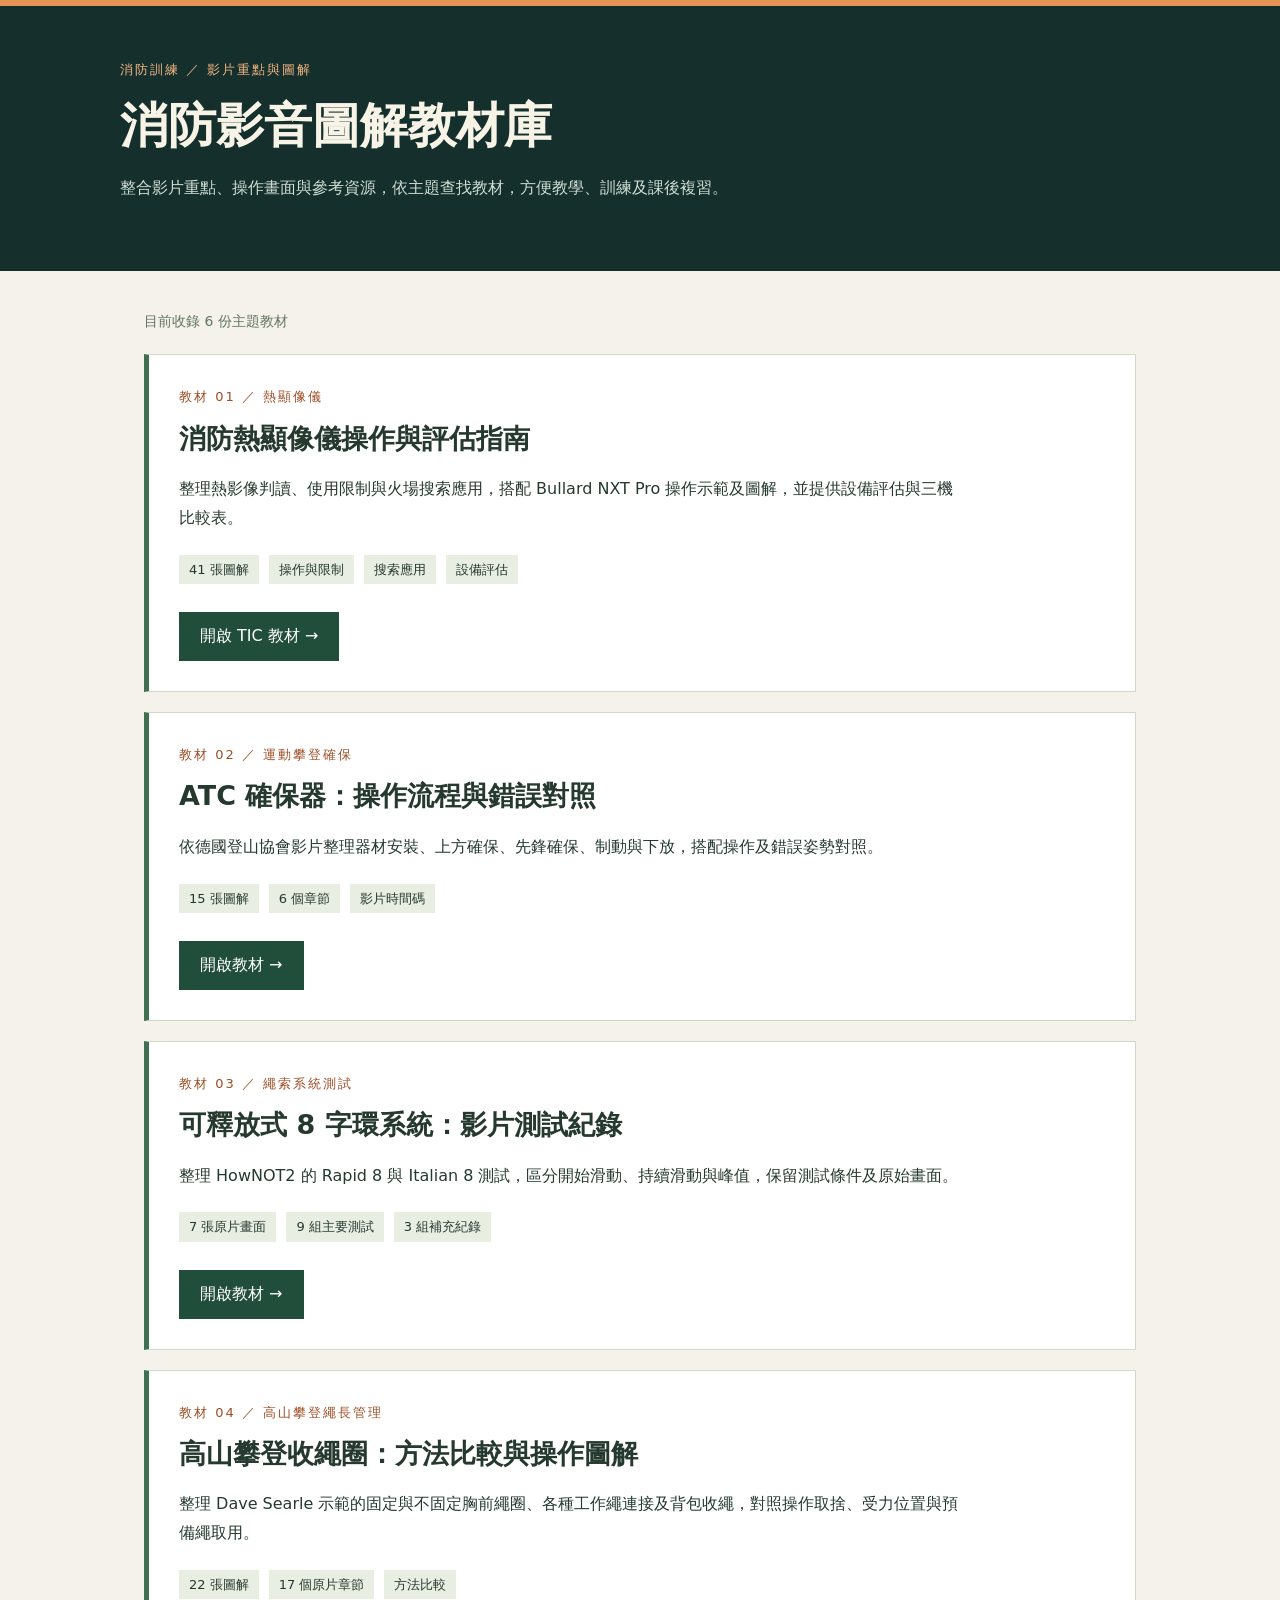
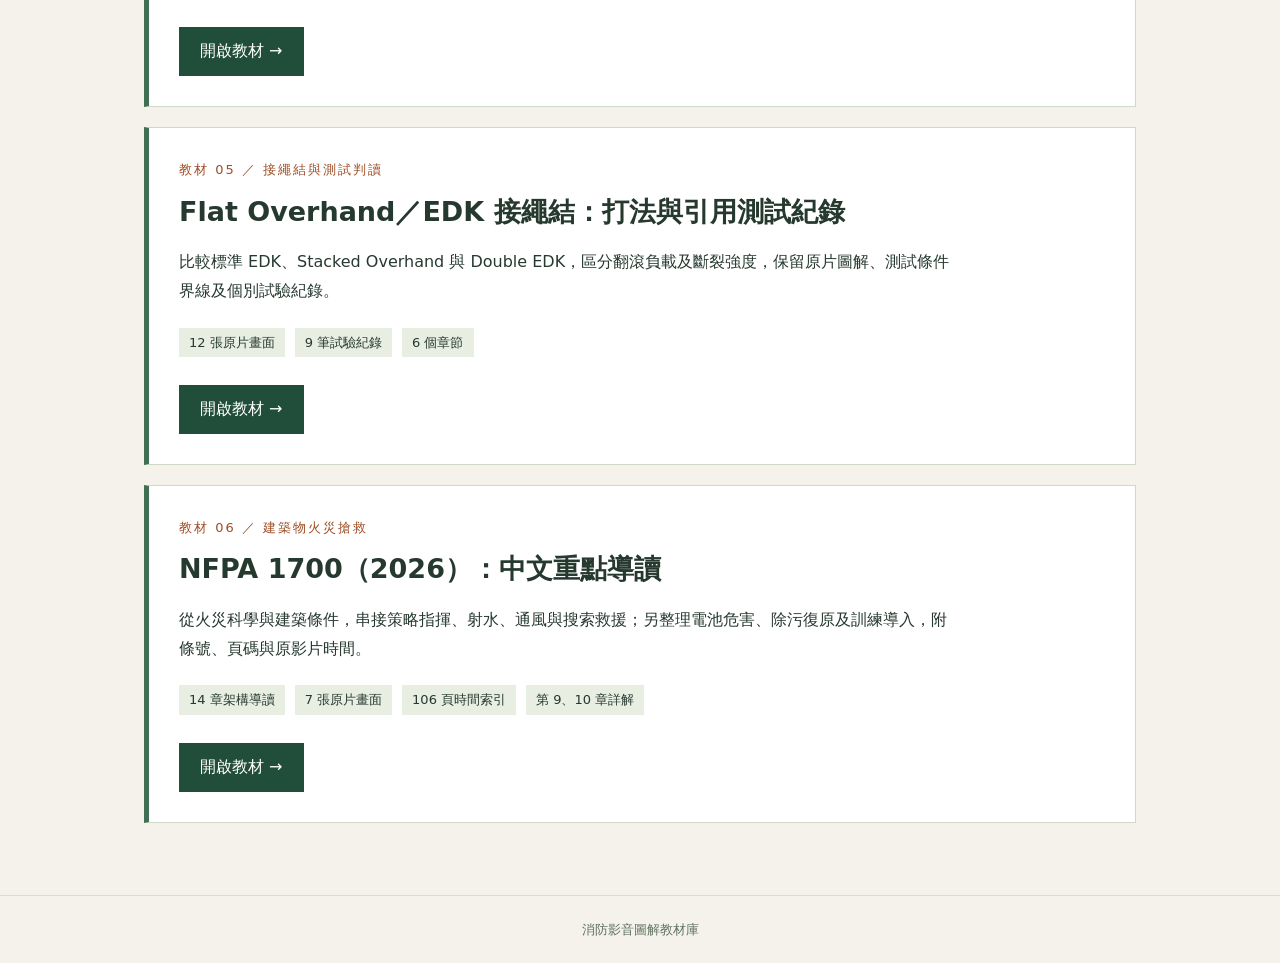
==== commit b60a27b8: "Add detailed NFPA 1700 chapter 9 and chapter 10 guides" ====
--- a/index.html
+++ b/index.html
@@ -1,3 +1,3 @@
 <!DOCTYPE html>
 
-<html lang="zh-Hant"><head><meta charset="utf-8"/><meta content="width=device-width,initial-scale=1" name="viewport"/><meta content="消防影音圖解教材庫：消防熱顯像儀操作、使用限制、搜索應用與設備評估。" name="description"/><title>消防影音圖解教材庫</title><style>*{box-sizing:border-box}body{margin:0;background:#f4f2eb;color:#26392f;font-family:system-ui,"Microsoft JhengHei",sans-serif;line-height:1.8}header{padding:52px 24px;background:#142f2c;color:#f7f3e7;border-top:6px solid #e59456}header>div,main{max-width:1040px;margin:auto}.kicker{font-size:13px;letter-spacing:2px;color:#f4b684}h1{font-size:clamp(30px,5vw,48px);line-height:1.35;margin:12px 0}header p{color:#d1dfd5;max-width:700px}main{padding:38px 24px 72px}.count{font-size:14px;color:#647661}article{background:white;border:1px solid #d0d9c7;border-left:5px solid #416f52;padding:30px;margin-top:20px}.number{font-size:13px;letter-spacing:2px;color:#9e4e26}h2{font-size:27px;line-height:1.5;margin:10px 0 14px}article p{max-width:780px}.tags{display:flex;gap:10px;flex-wrap:wrap;margin:22px 0}.tags span{background:#e9eee3;padding:3px 10px;font-size:13px}.button{display:inline-block;background:#214e3b;color:#fff;padding:10px 21px;text-decoration:none;margin-top:6px}.button:hover{background:#356f52}a:focus-visible{outline:3px solid #b95723;outline-offset:4px}footer{padding:22px;text-align:center;color:#617360;font-size:13px;border-top:1px solid #d7ddcf}@media(max-width:600px){header{padding:32px 20px}main{padding:25px 18px 45px}article{padding:22px}h2{font-size:23px}}</style></head><body><header><div><div class="kicker">消防訓練 ／ 影片重點與圖解</div><h1>消防影音圖解教材庫</h1><p>整合影片重點、操作畫面與參考資源，依主題查找教材，方便教學、訓練及課後複習。</p></div></header><main><div class="count">目前收錄 6 份主題教材</div><article><div class="number">教材 01 ／ 熱顯像儀</div><h2>消防熱顯像儀操作與評估指南</h2><p>整理熱影像判讀、使用限制與火場搜索應用，搭配 Bullard NXT Pro 操作示範及圖解，並提供設備評估與三機比較表。</p><div class="tags"><span>41 張圖解</span><span>操作與限制</span><span>搜索應用</span><span>設備評估</span></div><a class="button" href="./tic-guide/">開啟 TIC 教材 →</a></article><article><div class="number">教材 02 ／ 運動攀登確保</div><h2>ATC 確保器：操作流程與錯誤對照</h2><p>依德國登山協會影片整理器材安裝、上方確保、先鋒確保、制動與下放，搭配操作及錯誤姿勢對照。</p><div class="tags"><span>15 張圖解</span><span>6 個章節</span><span>影片時間碼</span></div><a class="button" href="./atc-belay/">開啟教材 →</a></article><article><div class="number">教材 03 ／ 繩索系統測試</div><h2>可釋放式 8 字環系統：影片測試紀錄</h2><p>整理 HowNOT2 的 Rapid 8 與 Italian 8 測試，區分開始滑動、持續滑動與峰值，保留測試條件及原始畫面。</p><div class="tags"><span>7 張原片畫面</span><span>9 組主要測試</span><span>3 組補充紀錄</span></div><a class="button" href="./releasable-figure8/">開啟教材 →</a></article><article><div class="number">教材 04 ／ 高山攀登繩長管理</div><h2>高山攀登收繩圈：方法比較與操作圖解</h2><p>整理 Dave Searle 示範的固定與不固定胸前繩圈、各種工作繩連接及背包收繩，對照操作取捨、受力位置與預備繩取用。</p><div class="tags"><span>22 張圖解</span><span>17 個原片章節</span><span>方法比較</span></div><a class="button" href="./alpine-rope-coils/">開啟教材 →</a></article><article><div class="number">教材 05 ／ 接繩結與測試判讀</div><h2>Flat Overhand／EDK 接繩結：打法與引用測試紀錄</h2><p>比較標準 EDK、Stacked Overhand 與 Double EDK，區分翻滾負載及斷裂強度，保留原片圖解、測試條件界線及個別試驗紀錄。</p><div class="tags"><span>12 張原片畫面</span><span>9 筆試驗紀錄</span><span>6 個章節</span></div><a class="button" href="./flat-overhand-edk/">開啟教材 →</a></article><article><div class="number">教材 06 ／ 建築物火災搶救</div><h2>NFPA 1700（2026）：中文重點導讀</h2><p>從火災科學與建築條件，串接策略指揮、射水、通風與搜索救援；另整理電池危害、除污復原及訓練導入，附條號、頁碼與原影片時間。</p><div class="tags"><span>14 章架構導讀</span><span>7 張原片畫面</span><span>106 頁時間索引</span></div><a class="button" href="./nfpa1700-2026/">開啟教材 →</a></article></main><footer>消防影音圖解教材庫</footer></body></html>+<html lang="zh-Hant"><head><meta charset="utf-8"/><meta content="width=device-width,initial-scale=1" name="viewport"/><meta content="消防影音圖解教材庫：消防熱顯像儀操作、使用限制、搜索應用與設備評估。" name="description"/><title>消防影音圖解教材庫</title><style>*{box-sizing:border-box}body{margin:0;background:#f4f2eb;color:#26392f;font-family:system-ui,"Microsoft JhengHei",sans-serif;line-height:1.8}header{padding:52px 24px;background:#142f2c;color:#f7f3e7;border-top:6px solid #e59456}header>div,main{max-width:1040px;margin:auto}.kicker{font-size:13px;letter-spacing:2px;color:#f4b684}h1{font-size:clamp(30px,5vw,48px);line-height:1.35;margin:12px 0}header p{color:#d1dfd5;max-width:700px}main{padding:38px 24px 72px}.count{font-size:14px;color:#647661}article{background:white;border:1px solid #d0d9c7;border-left:5px solid #416f52;padding:30px;margin-top:20px}.number{font-size:13px;letter-spacing:2px;color:#9e4e26}h2{font-size:27px;line-height:1.5;margin:10px 0 14px}article p{max-width:780px}.tags{display:flex;gap:10px;flex-wrap:wrap;margin:22px 0}.tags span{background:#e9eee3;padding:3px 10px;font-size:13px}.button{display:inline-block;background:#214e3b;color:#fff;padding:10px 21px;text-decoration:none;margin-top:6px}.button:hover{background:#356f52}a:focus-visible{outline:3px solid #b95723;outline-offset:4px}footer{padding:22px;text-align:center;color:#617360;font-size:13px;border-top:1px solid #d7ddcf}@media(max-width:600px){header{padding:32px 20px}main{padding:25px 18px 45px}article{padding:22px}h2{font-size:23px}}</style></head><body><header><div><div class="kicker">消防訓練 ／ 影片重點與圖解</div><h1>消防影音圖解教材庫</h1><p>整合影片重點、操作畫面與參考資源，依主題查找教材，方便教學、訓練及課後複習。</p></div></header><main><div class="count">目前收錄 6 份主題教材</div><article><div class="number">教材 01 ／ 熱顯像儀</div><h2>消防熱顯像儀操作與評估指南</h2><p>整理熱影像判讀、使用限制與火場搜索應用，搭配 Bullard NXT Pro 操作示範及圖解，並提供設備評估與三機比較表。</p><div class="tags"><span>41 張圖解</span><span>操作與限制</span><span>搜索應用</span><span>設備評估</span></div><a class="button" href="./tic-guide/">開啟 TIC 教材 →</a></article><article><div class="number">教材 02 ／ 運動攀登確保</div><h2>ATC 確保器：操作流程與錯誤對照</h2><p>依德國登山協會影片整理器材安裝、上方確保、先鋒確保、制動與下放，搭配操作及錯誤姿勢對照。</p><div class="tags"><span>15 張圖解</span><span>6 個章節</span><span>影片時間碼</span></div><a class="button" href="./atc-belay/">開啟教材 →</a></article><article><div class="number">教材 03 ／ 繩索系統測試</div><h2>可釋放式 8 字環系統：影片測試紀錄</h2><p>整理 HowNOT2 的 Rapid 8 與 Italian 8 測試，區分開始滑動、持續滑動與峰值，保留測試條件及原始畫面。</p><div class="tags"><span>7 張原片畫面</span><span>9 組主要測試</span><span>3 組補充紀錄</span></div><a class="button" href="./releasable-figure8/">開啟教材 →</a></article><article><div class="number">教材 04 ／ 高山攀登繩長管理</div><h2>高山攀登收繩圈：方法比較與操作圖解</h2><p>整理 Dave Searle 示範的固定與不固定胸前繩圈、各種工作繩連接及背包收繩，對照操作取捨、受力位置與預備繩取用。</p><div class="tags"><span>22 張圖解</span><span>17 個原片章節</span><span>方法比較</span></div><a class="button" href="./alpine-rope-coils/">開啟教材 →</a></article><article><div class="number">教材 05 ／ 接繩結與測試判讀</div><h2>Flat Overhand／EDK 接繩結：打法與引用測試紀錄</h2><p>比較標準 EDK、Stacked Overhand 與 Double EDK，區分翻滾負載及斷裂強度，保留原片圖解、測試條件界線及個別試驗紀錄。</p><div class="tags"><span>12 張原片畫面</span><span>9 筆試驗紀錄</span><span>6 個章節</span></div><a class="button" href="./flat-overhand-edk/">開啟教材 →</a></article><article><div class="number">教材 06 ／ 建築物火災搶救</div><h2>NFPA 1700（2026）：中文重點導讀</h2><p>從火災科學與建築條件，串接策略指揮、射水、通風與搜索救援；另整理電池危害、除污復原及訓練導入，附條號、頁碼與原影片時間。</p><div class="tags"><span>14 章架構導讀</span><span>7 張原片畫面</span><span>106 頁時間索引</span><span>第 9、10 章詳解</span></div><a class="button" href="./nfpa1700-2026/">開啟教材 →</a></article></main><footer>消防影音圖解教材庫</footer></body></html>
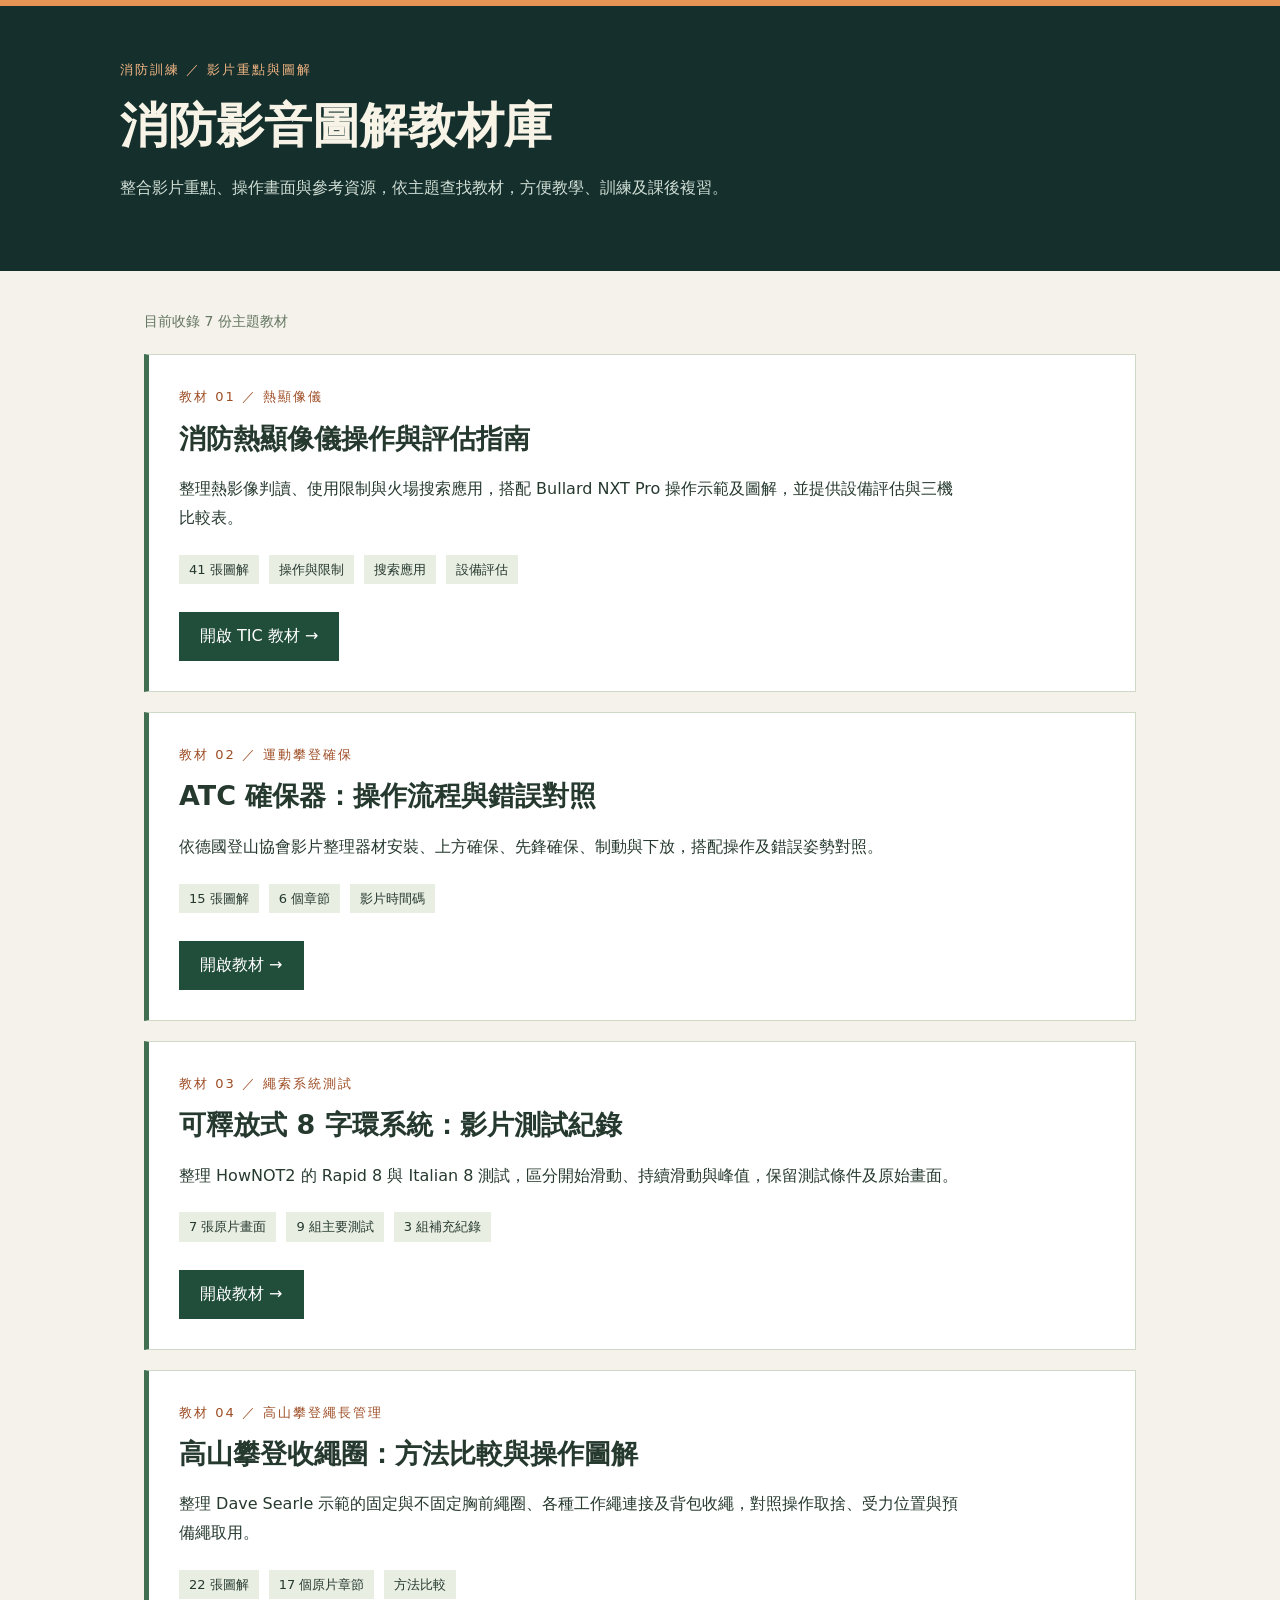
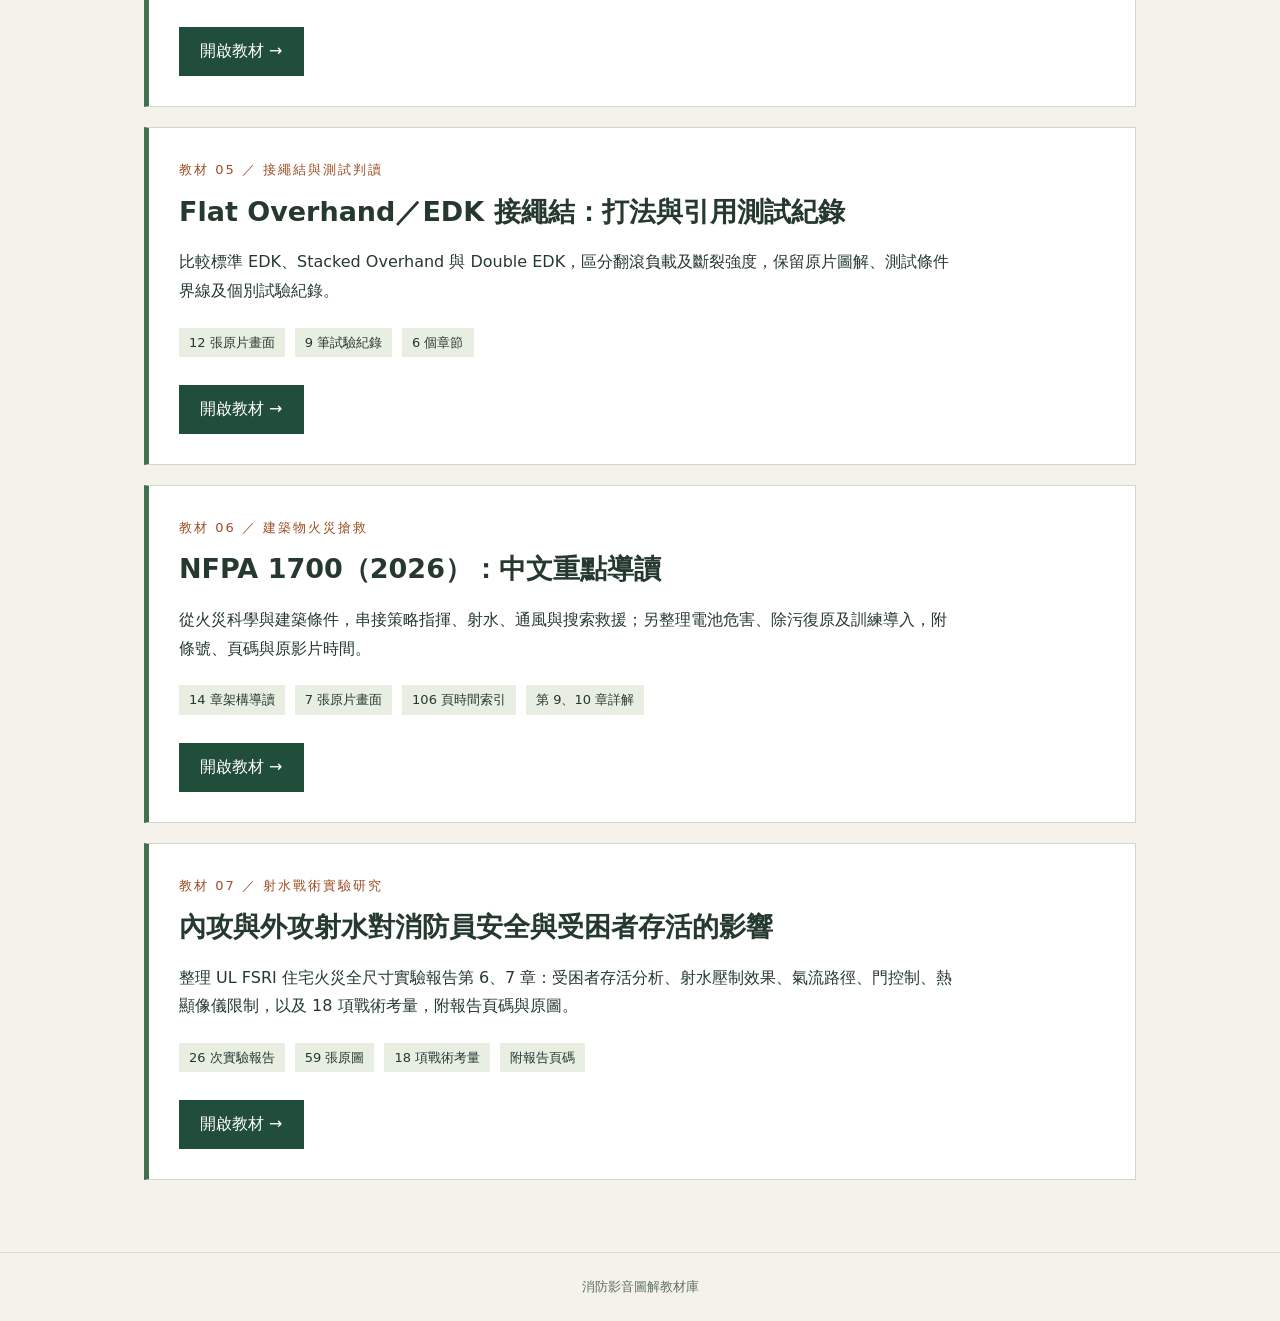
==== commit 37324ae3: "Add UL FSRI fire attack experiment training materials" ====
--- a/index.html
+++ b/index.html
@@ -1,3 +1,3 @@
 <!DOCTYPE html>
 
-<html lang="zh-Hant"><head><meta charset="utf-8"/><meta content="width=device-width,initial-scale=1" name="viewport"/><meta content="消防影音圖解教材庫：消防熱顯像儀操作、使用限制、搜索應用與設備評估。" name="description"/><title>消防影音圖解教材庫</title><style>*{box-sizing:border-box}body{margin:0;background:#f4f2eb;color:#26392f;font-family:system-ui,"Microsoft JhengHei",sans-serif;line-height:1.8}header{padding:52px 24px;background:#142f2c;color:#f7f3e7;border-top:6px solid #e59456}header>div,main{max-width:1040px;margin:auto}.kicker{font-size:13px;letter-spacing:2px;color:#f4b684}h1{font-size:clamp(30px,5vw,48px);line-height:1.35;margin:12px 0}header p{color:#d1dfd5;max-width:700px}main{padding:38px 24px 72px}.count{font-size:14px;color:#647661}article{background:white;border:1px solid #d0d9c7;border-left:5px solid #416f52;padding:30px;margin-top:20px}.number{font-size:13px;letter-spacing:2px;color:#9e4e26}h2{font-size:27px;line-height:1.5;margin:10px 0 14px}article p{max-width:780px}.tags{display:flex;gap:10px;flex-wrap:wrap;margin:22px 0}.tags span{background:#e9eee3;padding:3px 10px;font-size:13px}.button{display:inline-block;background:#214e3b;color:#fff;padding:10px 21px;text-decoration:none;margin-top:6px}.button:hover{background:#356f52}a:focus-visible{outline:3px solid #b95723;outline-offset:4px}footer{padding:22px;text-align:center;color:#617360;font-size:13px;border-top:1px solid #d7ddcf}@media(max-width:600px){header{padding:32px 20px}main{padding:25px 18px 45px}article{padding:22px}h2{font-size:23px}}</style></head><body><header><div><div class="kicker">消防訓練 ／ 影片重點與圖解</div><h1>消防影音圖解教材庫</h1><p>整合影片重點、操作畫面與參考資源，依主題查找教材，方便教學、訓練及課後複習。</p></div></header><main><div class="count">目前收錄 6 份主題教材</div><article><div class="number">教材 01 ／ 熱顯像儀</div><h2>消防熱顯像儀操作與評估指南</h2><p>整理熱影像判讀、使用限制與火場搜索應用，搭配 Bullard NXT Pro 操作示範及圖解，並提供設備評估與三機比較表。</p><div class="tags"><span>41 張圖解</span><span>操作與限制</span><span>搜索應用</span><span>設備評估</span></div><a class="button" href="./tic-guide/">開啟 TIC 教材 →</a></article><article><div class="number">教材 02 ／ 運動攀登確保</div><h2>ATC 確保器：操作流程與錯誤對照</h2><p>依德國登山協會影片整理器材安裝、上方確保、先鋒確保、制動與下放，搭配操作及錯誤姿勢對照。</p><div class="tags"><span>15 張圖解</span><span>6 個章節</span><span>影片時間碼</span></div><a class="button" href="./atc-belay/">開啟教材 →</a></article><article><div class="number">教材 03 ／ 繩索系統測試</div><h2>可釋放式 8 字環系統：影片測試紀錄</h2><p>整理 HowNOT2 的 Rapid 8 與 Italian 8 測試，區分開始滑動、持續滑動與峰值，保留測試條件及原始畫面。</p><div class="tags"><span>7 張原片畫面</span><span>9 組主要測試</span><span>3 組補充紀錄</span></div><a class="button" href="./releasable-figure8/">開啟教材 →</a></article><article><div class="number">教材 04 ／ 高山攀登繩長管理</div><h2>高山攀登收繩圈：方法比較與操作圖解</h2><p>整理 Dave Searle 示範的固定與不固定胸前繩圈、各種工作繩連接及背包收繩，對照操作取捨、受力位置與預備繩取用。</p><div class="tags"><span>22 張圖解</span><span>17 個原片章節</span><span>方法比較</span></div><a class="button" href="./alpine-rope-coils/">開啟教材 →</a></article><article><div class="number">教材 05 ／ 接繩結與測試判讀</div><h2>Flat Overhand／EDK 接繩結：打法與引用測試紀錄</h2><p>比較標準 EDK、Stacked Overhand 與 Double EDK，區分翻滾負載及斷裂強度，保留原片圖解、測試條件界線及個別試驗紀錄。</p><div class="tags"><span>12 張原片畫面</span><span>9 筆試驗紀錄</span><span>6 個章節</span></div><a class="button" href="./flat-overhand-edk/">開啟教材 →</a></article><article><div class="number">教材 06 ／ 建築物火災搶救</div><h2>NFPA 1700（2026）：中文重點導讀</h2><p>從火災科學與建築條件，串接策略指揮、射水、通風與搜索救援；另整理電池危害、除污復原及訓練導入，附條號、頁碼與原影片時間。</p><div class="tags"><span>14 章架構導讀</span><span>7 張原片畫面</span><span>106 頁時間索引</span><span>第 9、10 章詳解</span></div><a class="button" href="./nfpa1700-2026/">開啟教材 →</a></article></main><footer>消防影音圖解教材庫</footer></body></html>+<html lang="zh-Hant"><head><meta charset="utf-8"/><meta content="width=device-width,initial-scale=1" name="viewport"/><meta content="消防影音圖解教材庫：消防熱顯像儀操作、使用限制、搜索應用與設備評估。" name="description"/><title>消防影音圖解教材庫</title><style>*{box-sizing:border-box}body{margin:0;background:#f4f2eb;color:#26392f;font-family:system-ui,"Microsoft JhengHei",sans-serif;line-height:1.8}header{padding:52px 24px;background:#142f2c;color:#f7f3e7;border-top:6px solid #e59456}header>div,main{max-width:1040px;margin:auto}.kicker{font-size:13px;letter-spacing:2px;color:#f4b684}h1{font-size:clamp(30px,5vw,48px);line-height:1.35;margin:12px 0}header p{color:#d1dfd5;max-width:700px}main{padding:38px 24px 72px}.count{font-size:14px;color:#647661}article{background:white;border:1px solid #d0d9c7;border-left:5px solid #416f52;padding:30px;margin-top:20px}.number{font-size:13px;letter-spacing:2px;color:#9e4e26}h2{font-size:27px;line-height:1.5;margin:10px 0 14px}article p{max-width:780px}.tags{display:flex;gap:10px;flex-wrap:wrap;margin:22px 0}.tags span{background:#e9eee3;padding:3px 10px;font-size:13px}.button{display:inline-block;background:#214e3b;color:#fff;padding:10px 21px;text-decoration:none;margin-top:6px}.button:hover{background:#356f52}a:focus-visible{outline:3px solid #b95723;outline-offset:4px}footer{padding:22px;text-align:center;color:#617360;font-size:13px;border-top:1px solid #d7ddcf}@media(max-width:600px){header{padding:32px 20px}main{padding:25px 18px 45px}article{padding:22px}h2{font-size:23px}}</style></head><body><header><div><div class="kicker">消防訓練 ／ 影片重點與圖解</div><h1>消防影音圖解教材庫</h1><p>整合影片重點、操作畫面與參考資源，依主題查找教材，方便教學、訓練及課後複習。</p></div></header><main><div class="count">目前收錄 7 份主題教材</div><article><div class="number">教材 01 ／ 熱顯像儀</div><h2>消防熱顯像儀操作與評估指南</h2><p>整理熱影像判讀、使用限制與火場搜索應用，搭配 Bullard NXT Pro 操作示範及圖解，並提供設備評估與三機比較表。</p><div class="tags"><span>41 張圖解</span><span>操作與限制</span><span>搜索應用</span><span>設備評估</span></div><a class="button" href="./tic-guide/">開啟 TIC 教材 →</a></article><article><div class="number">教材 02 ／ 運動攀登確保</div><h2>ATC 確保器：操作流程與錯誤對照</h2><p>依德國登山協會影片整理器材安裝、上方確保、先鋒確保、制動與下放，搭配操作及錯誤姿勢對照。</p><div class="tags"><span>15 張圖解</span><span>6 個章節</span><span>影片時間碼</span></div><a class="button" href="./atc-belay/">開啟教材 →</a></article><article><div class="number">教材 03 ／ 繩索系統測試</div><h2>可釋放式 8 字環系統：影片測試紀錄</h2><p>整理 HowNOT2 的 Rapid 8 與 Italian 8 測試，區分開始滑動、持續滑動與峰值，保留測試條件及原始畫面。</p><div class="tags"><span>7 張原片畫面</span><span>9 組主要測試</span><span>3 組補充紀錄</span></div><a class="button" href="./releasable-figure8/">開啟教材 →</a></article><article><div class="number">教材 04 ／ 高山攀登繩長管理</div><h2>高山攀登收繩圈：方法比較與操作圖解</h2><p>整理 Dave Searle 示範的固定與不固定胸前繩圈、各種工作繩連接及背包收繩，對照操作取捨、受力位置與預備繩取用。</p><div class="tags"><span>22 張圖解</span><span>17 個原片章節</span><span>方法比較</span></div><a class="button" href="./alpine-rope-coils/">開啟教材 →</a></article><article><div class="number">教材 05 ／ 接繩結與測試判讀</div><h2>Flat Overhand／EDK 接繩結：打法與引用測試紀錄</h2><p>比較標準 EDK、Stacked Overhand 與 Double EDK，區分翻滾負載及斷裂強度，保留原片圖解、測試條件界線及個別試驗紀錄。</p><div class="tags"><span>12 張原片畫面</span><span>9 筆試驗紀錄</span><span>6 個章節</span></div><a class="button" href="./flat-overhand-edk/">開啟教材 →</a></article><article><div class="number">教材 06 ／ 建築物火災搶救</div><h2>NFPA 1700（2026）：中文重點導讀</h2><p>從火災科學與建築條件，串接策略指揮、射水、通風與搜索救援；另整理電池危害、除污復原及訓練導入，附條號、頁碼與原影片時間。</p><div class="tags"><span>14 章架構導讀</span><span>7 張原片畫面</span><span>106 頁時間索引</span><span>第 9、10 章詳解</span></div><a class="button" href="./nfpa1700-2026/">開啟教材 →</a></article><article><div class="number">教材 07 ／ 射水戰術實驗研究</div><h2>內攻與外攻射水對消防員安全與受困者存活的影響</h2><p>整理 UL FSRI 住宅火災全尺寸實驗報告第 6、7 章：受困者存活分析、射水壓制效果、氣流路徑、門控制、熱顯像儀限制，以及 18 項戰術考量，附報告頁碼與原圖。</p><div class="tags"><span>26 次實驗報告</span><span>59 張原圖</span><span>18 項戰術考量</span><span>附報告頁碼</span></div><a class="button" href="./fsri-dhs2013/">開啟教材 →</a></article></main><footer>消防影音圖解教材庫</footer></body></html>
